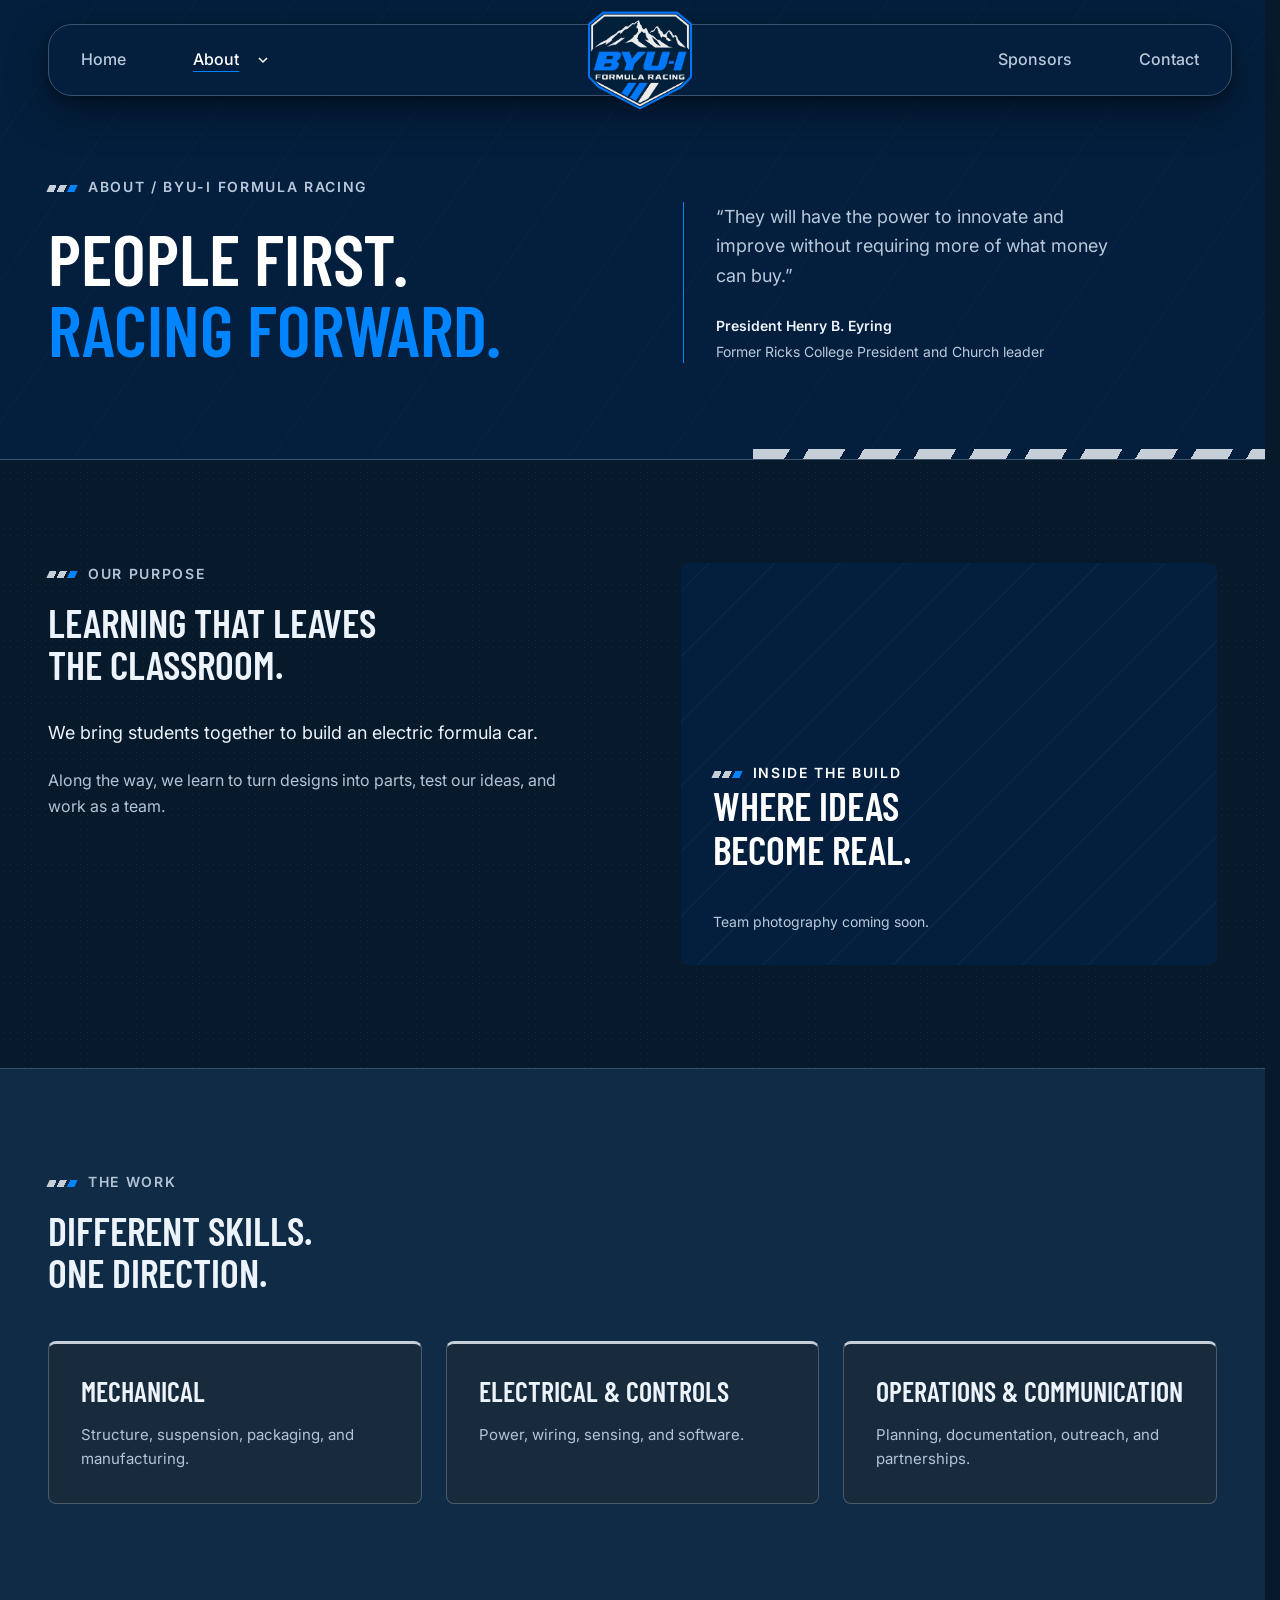
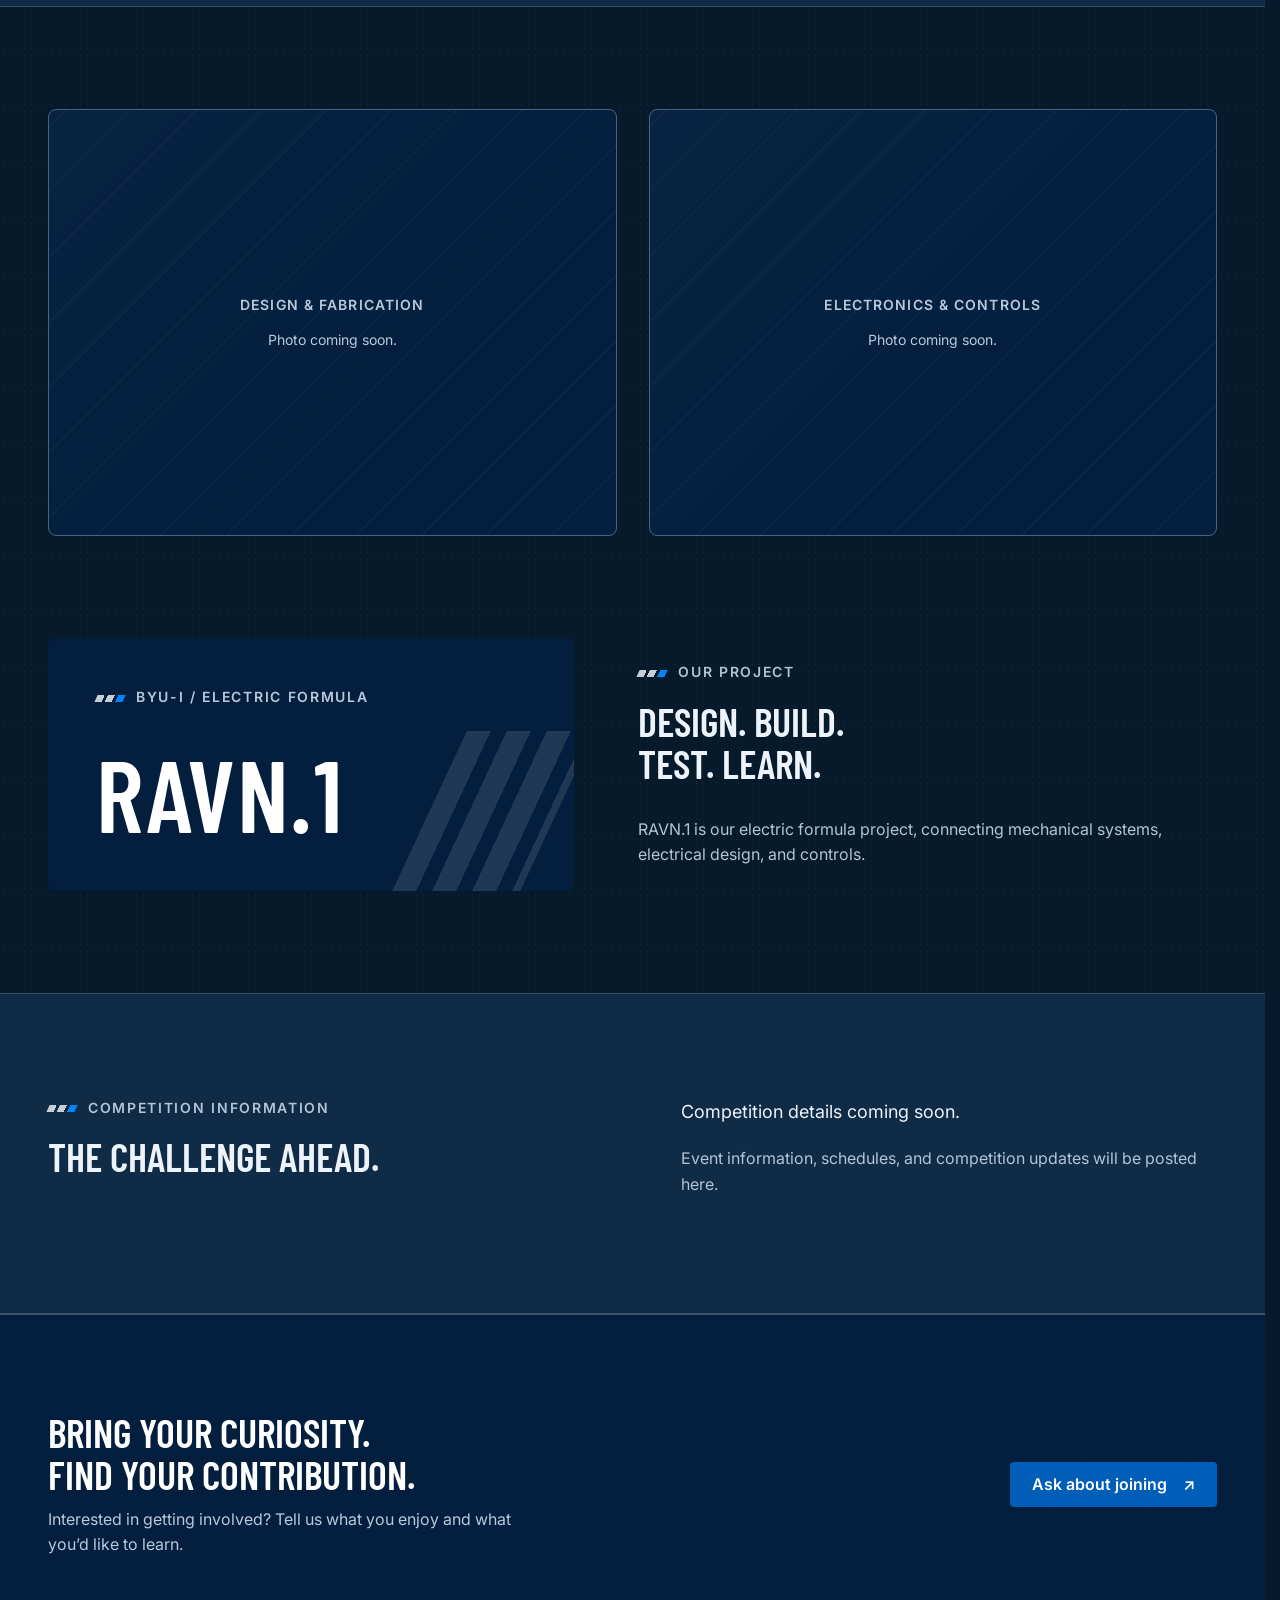
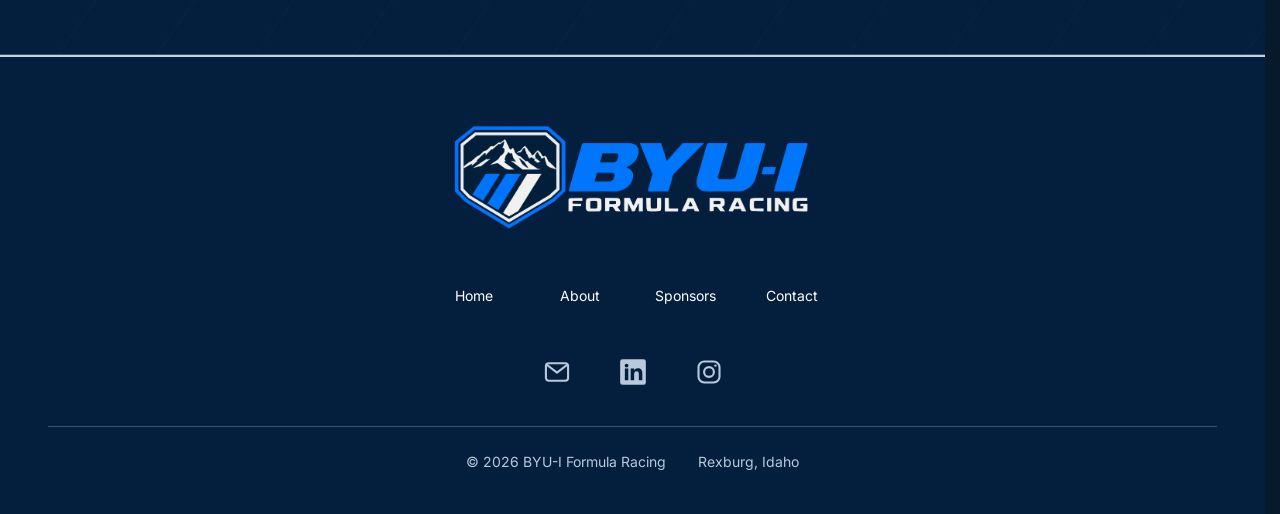
==== about/index.html @ 8328525a "Serve clean directory URLs on GitHub Pages" ====
<!doctype html>
<html lang="en">
<head>
  <meta charset="utf-8">
  <meta name="viewport" content="width=device-width, initial-scale=1">
  <meta name="theme-color" content="#031f3d">
  <meta name="description" content="Learn about BYU-I Formula Racing, our student engineering mission, and the RAVN.1 electric formula project.">
  <title>About | BYU-I Formula Racing</title>
  <link rel="stylesheet" href="../assets/css/tokens.css">
  <link rel="stylesheet" href="../assets/css/site.css">
  <script src="../assets/js/config.js" defer></script>
  <script src="../assets/js/site.js" defer></script>
</head>
<body id="top" data-page="about">
  <a class="skip-link" href="#main">Skip to content</a>
  <header class="site-header" data-site-header>
    <nav class="container fallback-nav" aria-label="Main navigation">
      <a href="../">Home</a>
      <a href="../about/" aria-current="page">About</a>
      <a href="../sponsors/">Sponsors</a>
      <a href="../contact/">Contact</a>
    </nav>
  </header>
  <main id="main" tabindex="-1">
    <!-- ABOUT 01 / MISSION -->
    <section class="hero page-hero" aria-labelledby="about-title">
      <div class="container hero-grid">
        <div class="hero-copy">
          <span class="eyebrow">About / BYU-I Formula Racing</span>
          <h1 id="about-title">PEOPLE FIRST.<br><span class="accent">RACING FORWARD.</span></h1>
        </div>
        <figure class="hero-aside hero-quote">
          <blockquote>
            <p class="lead">&ldquo;They will have the power to innovate and improve without requiring more of what money can buy.&rdquo;</p>
          </blockquote>
          <figcaption>
            <span class="quote-author">President Henry B. Eyring</span>
            <span>Former Ricks College President and Church leader</span>
          </figcaption>
        </figure>
      </div>
    </section>
    <section class="section" id="team-information" aria-labelledby="mission-heading">
      <div class="container split-section">
        <div>
          <p class="eyebrow section-tag">Our purpose</p>
          <h2 id="mission-heading">LEARNING THAT LEAVES<br>THE CLASSROOM.</h2>
          <p class="lead">We bring students together to build an electric formula car.</p>
          <p class="muted">Along the way, we learn to turn designs into parts, test our ideas, and work as a team.</p>
        </div>
        <!-- Configure this photo in config.js → photos.workshop.
             With no photo supplied, visitors see this clearly labeled placeholder. -->
        <figure class="photo-figure" data-photo="workshop">
          <div class="photo-placeholder">
            <span class="eyebrow">Inside the build</span>
            <h3>WHERE IDEAS<br>BECOME REAL.</h3>
            <p>Team photography coming soon.</p>
          </div>
        </figure>
      </div>
    </section>
    <!-- ABOUT 02 / DISCIPLINES. These are areas of work, not a claimed roster. -->
    <section class="car-section" aria-labelledby="disciplines-heading">
      <div class="container">
        <div class="section-heading">
          <div>
            <p class="eyebrow section-tag">The work</p>
            <h2 id="disciplines-heading">DIFFERENT SKILLS.<br>ONE DIRECTION.</h2>
          </div>
        </div>
        <div class="support-grid">
          <article class="support-card">
            <h3>MECHANICAL</h3>
            <p>Structure, suspension, packaging, and manufacturing.</p>
          </article>
          <article class="support-card">
            <h3>ELECTRICAL &amp; CONTROLS</h3>
            <p>Power, wiring, sensing, and software.</p>
          </article>
          <article class="support-card">
            <h3>OPERATIONS &amp; COMMUNICATION</h3>
            <p>Planning, documentation, outreach, and partnerships.</p>
          </article>
        </div>
      </div>
    </section>
    <section class="section photo-section" aria-label="Engineering in focus">
      <div class="container photo-grid">
        <figure class="photo-figure" data-photo="fabrication">
          <div class="photo-placeholder">
            <span class="eyebrow">Design &amp; fabrication</span>
            <p>Photo coming soon.</p>
          </div>
        </figure>
        <figure class="photo-figure" data-photo="controls">
          <div class="photo-placeholder">
            <span class="eyebrow">Electronics &amp; controls</span>
            <p>Photo coming soon.</p>
          </div>
        </figure>
      </div>
    </section>
    <!-- ABOUT 03 / PROJECT. Add confirmed milestones or measured data later. -->
    <section class="section" id="our-project" aria-labelledby="project-heading">
      <div class="container car-grid">
        <div class="model-panel">
          <span class="eyebrow">BYU-I / Electric formula</span>
          <span class="model-name">RAVN.1</span>
        </div>
        <div>
          <p class="eyebrow section-tag">Our project</p>
          <h2 id="project-heading">DESIGN. BUILD.<br>TEST. LEARN.</h2>
          <p class="muted">RAVN.1 is our electric formula project, connecting mechanical systems, electrical design, and controls.</p>
        </div>
      </div>
    </section>
    <!-- ABOUT 04 / COMPETITION. Add verified event details here. -->
    <section class="car-section" id="competition-information" aria-labelledby="competition-heading">
      <div class="container split-section">
        <div>
          <p class="eyebrow section-tag">Competition information</p>
          <h2 id="competition-heading">THE CHALLENGE AHEAD.</h2>
        </div>
        <div>
          <p class="lead">Competition details coming soon.</p>
          <p class="muted">Event information, schedules, and competition updates will be posted here.</p>
        </div>
      </div>
    </section>
    <section class="cta-section" aria-labelledby="about-cta">
      <div class="container cta-inner">
        <div>
          <h2 id="about-cta">BRING YOUR CURIOSITY.<br>FIND YOUR CONTRIBUTION.</h2>
          <p>Interested in getting involved? Tell us what you enjoy and what you’d like to learn.</p>
        </div>
        <a class="button button-light" href="../contact/?topic=joining">Ask about joining <span aria-hidden="true">↗</span></a>
      </div>
    </section>
  </main>
  <footer class="site-footer" data-site-footer>
    <div class="container">
      <div class="footer-main">
        <a class="footer-logo" href="../"><img src="../assets/images/crest-horizontal.webp" alt="BYU-I Formula Racing home" width="1983" height="793" loading="lazy" decoding="async"></a>
        <nav class="footer-nav" aria-label="Footer navigation">
          <a href="../">Home</a>
          <a href="../about/">About</a>
          <a href="../sponsors/">Sponsors</a>
          <a href="../contact/">Contact</a>
        </nav>
      </div>
      <div class="footer-contact" aria-label="Contact and social links">
        <a class="social-link" data-team-email href="mailto:saeformula@byui.edu" aria-label="Email saeformula@byui.edu" title="Email saeformula@byui.edu"><svg viewBox="0 0 24 24" aria-hidden="true" focusable="false" fill="none" stroke="currentColor" stroke-width="1.8" stroke-linecap="round" stroke-linejoin="round"><rect x="2.5" y="4.5" width="19" height="15" rx="2.5"/><path d="m3.5 6 8.5 6.5L20.5 6"/></svg></a>
        <a class="social-link" data-social="linkedin" href="https://www.linkedin.com/company/byu-i-formula-racing/" aria-label="BYU-I Formula Racing on LinkedIn" title="BYU-I Formula Racing on LinkedIn"><svg viewBox="0 0 24 24" aria-hidden="true" focusable="false"><rect x="1" y="1" width="22" height="22" rx="2" fill="currentColor"/><g fill="#031f3d"><circle cx="6.5" cy="6.5" r="1.6"/><path d="M5 9h3v10H5zm5 0h3v1.4c.7-1.1 1.8-1.7 3.2-1.7 3 0 3.8 1.9 3.8 4.7V19h-3v-5c0-1.4-.1-2.6-1.8-2.6-1.8 0-2.2 1.4-2.2 2.7V19h-3z"/></g></svg></a>
        <a class="social-link" data-social="instagram" href="https://www.instagram.com/byui.formula.racing/" aria-label="BYU-I Formula Racing on Instagram" title="BYU-I Formula Racing on Instagram"><svg viewBox="0 0 24 24" aria-hidden="true" focusable="false" fill="none" stroke="currentColor" stroke-width="1.8"><rect x="3" y="3" width="18" height="18" rx="5"/><circle cx="12" cy="12" r="4.2"/><circle cx="17.5" cy="6.5" r="1" fill="currentColor" stroke="none"/></svg></a>
      </div>
      <div class="footer-bottom">
        <p>Rexburg, Idaho</p>
      </div>
    </div>
  </footer>
</body>
</html>
---- assets/css/tokens.css ----
/* BYU-I Formula Racing - proposed design system 1.0
   Fonts: self-host licensed WOFF2 files for Inter and Barlow Condensed.
   Logo PNGs are concept assets; do not reconstruct the wordmark with live text.
   University Brand Blue reference: #006EB6. Confirm final campus branding.
*/
:root {
  --brand-navy: #031f3d;
  --brand-blue: #0084ff;
  --brand-silver: #e5e7eb;
  --brand-university-blue: #006eb6;
  --surface: #ffffff;
  --surface-subtle: #f5f7fa;
  --text: #152c44;
  --text-muted: #526579;
  --border: #d3dce6;
  --action: #005eb8;
  --action-hover: #004b93;
  --on-action: #ffffff;
  --focus: #0084ff;
  --font-display: "Barlow Condensed", "Arial Narrow", sans-serif;
  --font-body: "Inter", Arial, sans-serif;
  --space-1: 0.25rem;
  --space-2: 0.5rem;
  --space-3: 1rem;
  --space-4: 1.5rem;
  --space-5: 2rem;
  --space-6: 3rem;
  --space-7: 4rem;
  --space-8: 6rem;
  --content-max: 75rem;
  --page-inset: 3rem;
  --radius-card: 0.5rem;
  --radius-control: 0.25rem;
  --nav-height: 4.5rem;
  --control-min: 2.75rem;
  --logo-crest-min: 15rem; /* visible crest width, not PNG canvas */
  --logo-shield-min: 3rem; /* visible shield width */
}
* { box-sizing: border-box; }
body { margin: 0; background: var(--surface); color: var(--text);
       font-family: var(--font-body); font-size: 1rem; line-height: 1.6; }
.container { width: min(var(--content-max), calc(100% - 2 * var(--page-inset))); margin-inline: auto; }
.layout-grid { display: grid; grid-template-columns: repeat(12, minmax(0, 1fr)); gap: var(--space-4); }
h1, h2, h3 { font-family: var(--font-display); font-weight: 600; line-height: 1.08;
             letter-spacing: 0; text-wrap: balance; }
h1 { font-size: clamp(2.25rem, 5vw, 4.5rem); }
h2 { font-size: clamp(1.75rem, 3vw, 2.5rem); }
p { max-width: 65ch; }
a { color: var(--action); text-underline-offset: 0.18em; }
a:hover { text-decoration-thickness: 0.14em; }
button, input, select, textarea { font: inherit; }
.button { display: inline-flex; justify-content: center; align-items: center;
          min-height: var(--control-min); min-width: var(--control-min);
          padding: 0.65rem 1.25rem; background: var(--action); color: var(--on-action);
          border: 2px solid transparent; border-radius: var(--radius-control);
          font-weight: 600; text-decoration: none; line-height: 1.25; cursor: pointer; }
.button:hover { background: var(--action-hover); }
.card { background: var(--surface); border: 1px solid var(--border);
        border-radius: var(--radius-card); padding: var(--space-4); }
.theme-dark { background: var(--brand-navy); color: var(--brand-silver); }
.theme-dark a:not(.button) { color: var(--brand-silver); }
.theme-dark h1, .theme-dark h2 { color: #fff; }
:focus-visible { outline: 3px solid var(--focus); outline-offset: 3px; }
.skip-link { position: fixed; top: 0.5rem; left: 0.5rem; z-index: 1000;
             transform: translateY(-200%); padding: 0.75rem 1rem;
             background: var(--action); color: #fff; }
.skip-link:focus { transform: none; }
/* Put the full crest inside a matching navy panel. Keep descriptive identity text
   in the HTML next to a compact mark; never shrink the crest to act as a favicon. */
.logo-panel { background: var(--brand-navy); padding: var(--space-5); }
@media (min-width: 768px) and (max-width: 1023px) {
  :root { --page-inset: 1.5rem; }
  .layout-grid { grid-template-columns: repeat(6, minmax(0, 1fr)); }
}
@media (max-width: 767px) {
  :root { --page-inset: 1.25rem; }
  .layout-grid { grid-template-columns: repeat(4, minmax(0, 1fr)); }
  .button { width: 100%; }
  /* Stack page components and replace wide navigation with an accessible menu.
     Menu behavior, ARIA states and keyboard handling must be implemented in HTML/JS. */
}
@media (prefers-reduced-motion: reduce) {
  *, *::before, *::after { animation-duration: 0.01ms !important;
    animation-iteration-count: 1 !important; transition-duration: 0.01ms !important;
    scroll-behavior: auto !important; }
}
---- assets/css/site.css ----
/*
 * BYU-I Formula Racing — site components
 * Load after the preserved tokens.css source. Put site overrides here.
 * Sections: fonts → foundations → header/menu → hero → content → forms → responsive.
 */
@font-face {
  font-family: "Barlow Condensed";
  src: url("../fonts/barlow-condensed-semibold.ttf") format("truetype");
  font-style: normal;
  font-weight: 600;
  font-display: swap;
}
@font-face {
  font-family: "Inter";
  src: url("../fonts/inter-variable.ttf") format("truetype");
  font-style: normal;
  font-weight: 100 900;
  font-display: swap;
}

/* 01 / Foundations */
/* Keep source tokens intact; the site uses a dark surface palette. */
:root {
  color-scheme: dark;
  --header-offset: 8.5rem;
  --header-top: 1.5rem;
  --menu-top: calc(var(--header-top) + var(--nav-height) + 1.5rem);
  --surface: #102b46;
  --surface-subtle: #071a2c;
  --text: #edf3fa;
  --text-muted: #b3c4d6;
  --text-on-dark: #b9c9db;
  --border: #36516c;
  --link: #91caff;
  --racing-silver: #c6ced8;
  --silver-edge: #c6ced84d;
}
/* Reserve scrollbar space so menu scroll locking cannot widen the page. */
html { scrollbar-gutter: stable; scroll-behavior: smooth; scroll-padding-top: var(--header-offset); }
/* Subtle dots on dark surfaces and faint drafting lines on navy panels. */
body { background-color: var(--surface-subtle); background-image: radial-gradient(#b9c9db16 .7px, transparent .9px); background-size: 7px 7px; }
body.menu-open { overflow: hidden; }
img { display: block; max-width: 100%; height: auto; }
svg { display: block; flex-shrink: 0; }
[hidden] { display: none !important; }
button, a, input, select, textarea { -webkit-tap-highlight-color: transparent; }
button { touch-action: manipulation; }
button:disabled { cursor: not-allowed; opacity: .6; }
h1, h2, h3, p { margin-top: 0; }
h1, h2, h3 { color: var(--text); }
a { color: var(--link); }
h1 { font-size: clamp(3rem, 6vw, 4.5rem); line-height: .98; }
h2 { font-size: clamp(2rem, 4vw, 2.5rem); line-height: 1.05; }
h3 { font-size: 1.75rem; }
p { margin-bottom: 1.25rem; }
p:last-child { margin-bottom: 0; }
::selection { color: white; background: var(--action); }
.eyebrow { display: block; font-size: .875rem; font-weight: 600; letter-spacing: .12em; line-height: 1.6; text-transform: uppercase; }
.eyebrow::before { content: ""; display: inline-block; width: 1.75rem; height: .45rem; margin-right: .75rem; vertical-align: middle; transform: skewX(-25deg); background: linear-gradient(90deg, var(--racing-silver) 0 25%, transparent 25% 37%, var(--racing-silver) 37% 62%, transparent 62% 74%, var(--brand-blue) 74%); }
.section-tag { color: var(--text-muted); margin-bottom: 1rem; }
.lead { font-size: 1.125rem; line-height: 1.65; }
.muted { color: var(--text-muted); }
.small { font-size: .875rem; }
.section { padding-block: clamp(5rem, 8vw, 8rem); }
.section-heading { display: flex; justify-content: space-between; align-items: end; gap: 2rem; margin-bottom: var(--space-6); }
.section-heading h2 { margin-bottom: 0; }
.section-heading > p { max-width: 40ch; margin-bottom: 0; }
.button { gap: 1rem; }
.button-outline { background: transparent; color: var(--text); border-color: var(--border); }
.button-outline:hover { background: var(--surface); border-color: var(--link); }
.button-light { color: var(--on-action); background: var(--action); }
.button-light:hover { color: var(--on-action); background: var(--action-hover); }
.actions { display: flex; gap: 1rem; align-items: center; flex-wrap: wrap; }
.section-actions { margin-top: 2rem; }
.sr-only { position: absolute; width: 1px; height: 1px; padding: 0; margin: -1px; overflow: hidden; clip-path: inset(50%); white-space: nowrap; border: 0; }

/* 02 / Shared navigation. Source markup lives in assets/js/site.js. */
.site-header { position: fixed; top: var(--header-top); inset-inline: 0; z-index: 20; transition: transform .25s ease, visibility 0s linear; }
/* Keep focused navigation and an open mobile dialog usable at the footer. */
body:not(.menu-open) .site-header.is-footer-visible:not(:focus-within) { transform: translateY(calc(-100% - var(--header-top) - 3rem)); visibility: hidden; pointer-events: none; transition-delay: 0s, .25s; }
.nav-shell { position: relative; min-height: var(--nav-height); padding: .5rem 1.5rem; display: grid; grid-template-columns: 1fr auto 1fr; align-items: center; border: 1px solid #3b526e; border-radius: 1.5rem; background: var(--brand-navy); color: white; box-shadow: 0 16px 40px #00000066, 0 4px 12px #00000040; }
.desktop-nav { display: grid; grid-column: 1 / -1; grid-template-columns: minmax(0, 1fr) 11rem minmax(0, 1fr); align-items: center; }
.nav-group { display: flex; align-items: center; gap: clamp(1.5rem, 4vw, 4rem); }
.nav-group-right { grid-column: 3; justify-content: end; }
.desktop-nav a { display: inline-flex; align-items: center; min-height: 2.75rem; padding: .5rem; color: var(--text-on-dark); text-decoration: none; font-size: 1rem; font-weight: 500; }
.desktop-nav a:hover, .desktop-nav a[aria-current="page"] { color: white; text-decoration: underline; text-underline-offset: .35em; text-decoration-color: var(--brand-blue); }
.nav-dropdown { position: relative; }
.nav-dropdown summary { display: flex; align-items: center; gap: .5rem; min-height: 2.75rem; padding-right: .5rem; color: var(--text-on-dark); font-size: 1rem; font-weight: 500; cursor: pointer; list-style: none; }
.nav-dropdown summary::-webkit-details-marker, .mobile-about summary::-webkit-details-marker { display: none; }
.dropdown-chevron { width: 1rem; height: 1rem; }
details[open] > summary .dropdown-chevron { transform: rotate(180deg); }
.nav-dropdown.is-current > summary, .nav-dropdown summary:hover { color: white; }
.about-submenu { list-style: none; padding: .5rem; margin: 0; }
.nav-dropdown .about-dropdown-panel { position: absolute; left: 0; top: 100%; width: 16rem; padding-top: 1.25rem; }
.nav-dropdown .about-submenu { border: 1px solid var(--silver-edge); border-radius: var(--radius-card); background: var(--brand-navy); box-shadow: 0 12px 32px #00000066; }
.desktop-nav .about-submenu a { display: flex; width: 100%; padding: .75rem; border-radius: var(--radius-control); }
.desktop-nav .about-submenu a:hover { background: var(--surface); }
.mobile-about > summary { display: flex; align-items: center; justify-content: space-between; gap: 1rem; padding: 1rem .25rem; font-family: var(--font-display); font-size: clamp(2.5rem, 7vw, 3.5rem); font-weight: 600; line-height: 1.1; list-style: none; cursor: pointer; }
.mobile-about > summary > a { padding: 0; }
.mobile-about .about-submenu li { border: 0; }
.mobile-about .about-submenu a { min-height: 2.75rem; padding: .75rem .25rem; font-family: var(--font-body); font-size: 1rem; line-height: 1.5; }
.menu-button { display: none; align-items: center; justify-self: start; gap: .9rem; min-height: 2.75rem; min-width: 2.75rem; padding: .5rem; border: 0; color: white; background: none; cursor: pointer; }
.menu-button span { font-size: .875rem; letter-spacing: .1em; font-weight: 600; }
.menu-button svg { width: 24px; height: 24px; }
/* Show the entire supplied image without cropping or clipping its artwork. */
.brand-lockup { position: absolute; top: 100%; left: 50%; transform: translate(-50%, -84%); width: 10rem; aspect-ratio: 3 / 2; color: white; }
.brand-lockup img { display: block; width: 100%; height: 100%; object-fit: contain; }
.fallback-nav { display: flex; flex-wrap: wrap; justify-content: space-between; gap: .5rem 1rem; padding: 1rem; background: var(--brand-navy); font-size: .875rem; }
.fallback-nav a { color: white; min-height: 2.75rem; display: inline-flex; align-items: center; }
.site-menu { inset: var(--menu-top) auto auto max(var(--page-inset), calc((100vw - var(--content-max)) / 2)); margin: 0; width: min(39rem, calc(100vw - 2.5rem)); max-width: none; max-height: calc(100dvh - var(--menu-top) - 1.5rem); padding: 2rem; overflow-y: auto; color: white; border: 1px solid #617a94; border-radius: 1.5rem; background: var(--brand-navy); box-shadow: 0 24px 90px #00112570; }
.site-menu::backdrop { background: #001329b8; backdrop-filter: none; }
.menu-top { display: flex; justify-content: space-between; align-items: center; gap: 1rem; padding-bottom: 2rem; }
.menu-racing-mark { display: flex; gap: .3rem; margin-left: .25rem; transform: skewX(-25deg); }
.menu-racing-mark i { display: block; width: .65rem; height: 1rem; background: var(--racing-silver); }
.menu-racing-mark i:last-child { background: var(--brand-blue); }
.menu-top h2 { color: var(--text-on-dark); font-family: var(--font-body); font-size: .875rem; line-height: 1.6; letter-spacing: .1em; margin: 0; }
.close-menu { display: flex; justify-content: center; align-items: center; width: 2.75rem; height: 2.75rem; border: 1px solid #71889f; border-radius: 50%; background: none; color: white; cursor: pointer; }
.close-menu:hover { background: #ffffff18; }
.menu-links { list-style: none; padding: 0; margin: 0; }
.menu-links li { border-top: 1px solid #3b526e; }
.menu-links a { display: flex; gap: 1rem; align-items: center; color: white; text-decoration: none; padding: 1rem .25rem; font-family: var(--font-display); font-size: clamp(2.5rem, 7vw, 3.5rem); font-weight: 600; line-height: 1.1; }
.menu-links .arrow { margin-left: auto; color: var(--text-on-dark); font-family: var(--font-body); font-size: 1.75rem; }
.menu-links a:hover, .menu-links a[aria-current="page"] { color: var(--brand-blue); }

/* 03 / Dark opening panels */
.hero { position: relative; overflow: hidden; border-bottom: 1px solid var(--silver-edge); background: var(--brand-navy); color: white; padding-top: 11rem; }
.hero h1, .hero h2, .hero h3 { color: white; }
/* Silver speed marks sit along the panel edge, clear of headings and copy. */
.hero::after { content: ""; position: absolute; bottom: 0; right: 0; width: min(42%, 32rem); height: .65rem; background: repeating-linear-gradient(120deg, var(--racing-silver) 0 2rem, transparent 2rem 3rem); pointer-events: none; }
.home-hero { padding-bottom: 7rem; }
.home-hero::before { content: ""; position: absolute; inset: 0; background-image: linear-gradient(90deg, #031f3dfa 0%, #031f3de6 35%, #031f3da6 60%, #031f3d33 100%), url("../images/home-team.jpeg"); background-size: cover; background-position: center 65%; pointer-events: none; }
.home-hero .hero-copy { max-width: 52rem; }
.home-hero .lead { max-width: 40ch; }
.hero p { color: var(--text-on-dark); }
.hero .eyebrow { color: var(--text-on-dark); margin-bottom: 1.5rem; }
.hero-grid { display: grid; grid-template-columns: 1.1fr 1fr; align-items: center; gap: var(--space-6); padding-bottom: 4rem; }
.hero-copy { position: relative; z-index: 1; }
.hero-copy h1 { margin-bottom: 1.5rem; }
.hero-copy .lead { max-width: 39ch; margin-bottom: 2rem; }
.accent { color: var(--brand-blue); }
.page-hero { padding-bottom: 6rem; }
.page-hero .hero-grid { padding-bottom: 0; align-items: end; }
.page-hero .hero-copy h1 { margin-bottom: 0; }
.hero-aside { padding-left: 2rem; border-left: 1px solid #617a94; }
.hero-aside .lead { max-width: 36ch; }
.hero-aside p:last-child { margin-bottom: 0; }
.hero-quote { margin: 0; border-left-color: var(--brand-blue); }
.hero-quote blockquote { margin: 0 0 1.5rem; }
.hero-quote figcaption { display: grid; gap: .25rem; color: var(--text-on-dark); font-size: .875rem; }
.hero-quote .quote-author { color: var(--text); font-weight: 600; }

/* 04 / Content components */
.home-quote { position: relative; margin-block: clamp(3rem, 5vw, 5rem) 0; padding: clamp(1.5rem, 4vw, 3rem); border-left: 4px solid var(--brand-blue); }
.home-quote-mark { display: block; height: 2.5rem; color: var(--brand-blue); font-family: var(--font-display); font-size: 6rem; line-height: 1; }
.home-quote blockquote { margin: 1rem 0 1.5rem; }
.home-quote blockquote p { max-width: 55ch; font-family: var(--font-display); font-weight: 600; font-size: clamp(1.75rem, 3.2vw, 2.5rem); line-height: 1.2; text-wrap: pretty; }
.home-quote figcaption { display: grid; gap: .25rem; color: var(--text-muted); font-size: .875rem; }
.home-quote-author { color: var(--text); font-weight: 600; }
.car-section { padding-block: clamp(5rem, 8vw, 8rem); background: var(--surface); border-block: 1px solid var(--border); }
.car-grid { display: grid; grid-template-columns: 1fr 1.1fr; gap: 4rem; align-items: center; }
.model-panel { padding: 3rem; background: var(--brand-navy); color: white; border-radius: var(--radius-card); position: relative; overflow: hidden; }
.model-panel::after { content: ""; position: absolute; right: 1.5rem; bottom: -2rem; width: 8rem; height: 12rem; transform: skewX(-25deg); background: repeating-linear-gradient(90deg, #c6ced824 0 1.5rem, transparent 1.5rem 2.5rem); pointer-events: none; }
.model-panel .eyebrow { color: var(--text-on-dark); margin-bottom: 2rem; }
.model-name { display: block; font-family: var(--font-display); font-weight: 600; font-size: clamp(4rem, 8vw, 6.5rem); line-height: 1; letter-spacing: .015em; position: relative; z-index: 1; }
.support-grid { display: grid; grid-template-columns: repeat(3, 1fr); gap: 1.5rem; }
.support-card { padding: 2rem; border: 1px solid var(--silver-edge); border-top: 3px solid var(--racing-silver); border-radius: var(--radius-card); background: #172b3d; }
.support-card h3 { margin-bottom: 1rem; }
.support-card p { color: var(--text-muted); font-size: .9375rem; }
.support-card ul { padding-left: 1.1rem; font-size: .875rem; }
.support-card li { margin-bottom: .5rem; }
.cta-section { border-block: 1px solid var(--silver-edge); padding-block: 6rem; background: var(--brand-navy); color: white; }
.cta-inner { display: flex; justify-content: space-between; align-items: center; gap: 2rem; }
.cta-section h2 { color: white; margin-bottom: .75rem; }
.cta-section p { color: var(--text-on-dark); max-width: 48ch; }
.split-section { display: grid; grid-template-columns: 1fr 1fr; gap: var(--space-8); align-items: start; }
.note { border-left: 3px solid var(--action); padding: 1rem 1.5rem; background: var(--surface); margin-top: 2rem; font-size: .875rem; }
.steps { list-style: none; margin: 0; padding: 0; }
.steps li { padding: 0 0 2rem; }
.steps li:last-child { padding-bottom: 0; }
.steps h3 { margin-bottom: .75rem; }
.steps p { color: var(--text-muted); font-size: .9375rem; }
.sponsor-group + .sponsor-group { margin-top: 4rem; }
.sponsor-group > h3 { margin-bottom: 1.5rem; }
.sponsor-grid { display: grid; grid-template-columns: repeat(4, minmax(0, 1fr)); gap: 1.5rem; }
.sponsor-grid-major { grid-template-columns: repeat(2, minmax(0, 1fr)); }
.sponsor-slot, .sponsor-entry { min-width: 0; min-height: 12rem; }
.sponsor-grid-major > * { min-height: 16rem; }
.sponsor-slot { display: grid; place-items: center; border: 1px dashed var(--silver-edge); border-top: 2px solid var(--racing-silver); border-radius: var(--radius-card); background: #ffffff02; color: var(--text-muted); font-size: .875rem; }
.sponsor-entry { display: flex; flex-direction: column; justify-content: center; overflow-wrap: anywhere; padding: 1.5rem; background: #172b3d; border: 1px solid var(--silver-edge); border-top: 2px solid var(--racing-silver); border-radius: var(--radius-card); text-align: center; }
.sponsor-entry img { background: #fff; padding: .75rem; border-radius: var(--radius-control); height: 5rem; width: 100%; object-fit: contain; margin-bottom: 1rem; }
/* Give major sponsors matching logo panels with room for stacked marks. */
.sponsor-grid-major .sponsor-entry img { height: 10rem; padding: .5rem; }
/* Compensate for the Ecotron artwork's uneven built-in white space. */
.sponsor-entry img[src$="/ecotron-logo.png"] { object-position: 50% 47%; }
.sponsor-entry h3 { margin: 0; font-family: var(--font-body); font-size: 1rem; }
a.sponsor-entry { color: inherit; text-decoration: none; }
a.sponsor-entry:hover { border-color: var(--link); }
.photo-placeholder { aspect-ratio: 4 / 3; padding: 2rem; display: flex; flex-direction: column; justify-content: end; position: relative; overflow: hidden; border-radius: var(--radius-card); background: var(--brand-navy); color: white; }
.photo-placeholder::before { content: ""; position: absolute; inset: 0; background: repeating-linear-gradient(-45deg, transparent 0 44px, #ffffff08 45px 46px); }
.photo-placeholder > * { position: relative; z-index: 1; }
.photo-placeholder h3 { color: white; font-size: 2.5rem; max-width: 12ch; }
.photo-placeholder p { color: var(--text-on-dark); font-size: .875rem; }
.photo-figure { margin: 0; }
.photo-figure figcaption { font-size: .875rem; color: var(--text-muted); margin-top: 1rem; }
.team-photo { aspect-ratio: 4 / 3; width: 100%; object-fit: cover; border-radius: var(--radius-card); }
.team-event-photo { object-fit: cover; object-position: center 60%; }

/* Photo slots keep their proportions when configured images replace placeholders. */
.photo-grid { display: grid; grid-template-columns: 1fr 1fr; gap: 2rem; }
.photo-stack { display: grid; }
.photo-section + .section { padding-top: 0; }
.photo-section .photo-placeholder { display: flex; align-items: center; justify-content: center; text-align: center; border: 1px solid #476580; background: linear-gradient(135deg, #ffffff05, transparent 65%), var(--brand-navy); }
.photo-section .photo-placeholder .eyebrow { color: var(--text-on-dark); letter-spacing: .08em; }
.photo-section .photo-placeholder .eyebrow::before { display: none; }
.photo-section .photo-placeholder p { margin-top: .75rem; }
.photo-wide .photo-placeholder, .photo-wide .team-photo { aspect-ratio: 21 / 9; }
.car-render .team-photo { object-fit: contain; background: var(--brand-navy); border: 1px solid var(--border); }
.hero, .cta-section { background-image: repeating-linear-gradient(125deg, transparent 0 79px, #ffffff03 80px 81px); }
@media (max-width: 767px) {
  .photo-grid { grid-template-columns: 1fr; gap: 1.5rem; }
  .photo-wide .photo-placeholder, .photo-wide .team-photo { aspect-ratio: 4 / 3; }
  .photo-placeholder { padding: 1.5rem; }
}

/* Homepage subteams: manual slides with a readable no-JavaScript fallback. */
.photo-section + .subteams-section { padding-top: clamp(3rem, 5vw, 5rem); }
.subteams-section { border-block: 1px solid var(--silver-edge); background-color: #0d2235; }
.subteam-slide { display: grid; grid-template-columns: 1fr 1fr; align-items: center; gap: clamp(2rem, 5vw, 5rem); }
.subteam-slide + .subteam-slide { margin-top: 3rem; }
.subteams-section[aria-roledescription="carousel"] .subteam-slide { margin-top: 0; }
.subteam-slide .photo-placeholder { border: 1px solid var(--silver-edge); border-top: 3px solid var(--racing-silver); }
.subteam-copy { padding-block: 2rem; }
.subteam-copy h3 { font-size: clamp(2rem, 4vw, 3rem); max-width: 20ch; }
.subteam-copy p { color: var(--text-muted); max-width: 38ch; }
.subteam-controls { display: flex; align-items: center; justify-content: center; gap: 1.5rem; margin-top: 2rem; }
.slide-arrow, .slide-dot { display: grid; place-items: center; width: 2.75rem; height: 2.75rem; padding: 0; cursor: pointer; color: var(--text); background: transparent; }
.slide-arrow { border: 1px solid var(--silver-edge); border-radius: 50%; font-size: 1.5rem; }
.slide-arrow:hover { background: var(--surface); border-color: var(--racing-silver); }
.slide-selectors { display: flex; }
.slide-dot { border: 0; border-radius: 50%; }
.slide-dot::before { content: ""; width: .5rem; height: .5rem; border: 1px solid var(--racing-silver); border-radius: 50%; }
.slide-dot[aria-pressed="true"]::before, .slide-dot:hover::before { background: var(--racing-silver); }
@media (max-width: 767px) {
  .subteam-slide { grid-template-columns: 1fr; gap: 1.5rem; }
  .subteam-copy { padding-block: 0; min-height: 12rem; }
}

/* 05 / Contact. The static site prepares email drafts; it has no mail server. */
.contact-layout { display: grid; grid-template-columns: .8fr 1.2fr; gap: 5rem; }
.contact-details { border-top: 1px solid var(--border); margin-top: 2rem; }
.contact-detail { border-bottom: 1px solid var(--border); padding-block: 1.25rem; }
.contact-detail .eyebrow { color: var(--text-muted); font-size: .875rem; margin-bottom: .5rem; }
.contact-detail .eyebrow::before { display: none; }
.contact-detail p { font-size: .9375rem; }
.contact-detail a { overflow-wrap: anywhere; }
.contact-form { padding: 2.5rem; border: 1px solid var(--silver-edge); border-top: 3px solid var(--racing-silver); border-radius: var(--radius-card); background: var(--surface); }
.contact-form h2 { margin-bottom: 1rem; }
.form-grid { display: grid; grid-template-columns: 1fr 1fr; gap: 1.5rem; }
.field { display: flex; flex-direction: column; gap: .5rem; min-width: 0; }
.field-wide { grid-column: 1 / -1; }
.field label { font-size: .875rem; font-weight: 600; }
.field label span { color: var(--text-muted); font-weight: 400; }
input, select, textarea { display: block; width: 100%; min-height: 2.75rem; border: 1px solid #71889f; border-radius: var(--radius-control); background: var(--surface); color: var(--text); padding: .8rem; }
textarea { resize: vertical; min-height: 10rem; }
input:hover, select:hover, textarea:hover { border-color: var(--link); }
.form-help { color: var(--text-muted); font-size: .875rem; margin-bottom: 1.5rem; }
.form-actions { margin-top: 1.5rem; }
.form-status { font-size: .875rem; margin-top: 1rem; color: var(--text); }
.message-preview { margin-top: 1.5rem; border-top: 1px solid var(--border); padding-top: 1.5rem; }
.message-preview h3 { font-size: 1.5rem; }
.message-preview pre { padding: 1rem; background: var(--surface-subtle); font-family: var(--font-body); white-space: pre-wrap; overflow-wrap: anywhere; font-size: .875rem; line-height: 1.65; }
.message-preview .actions { margin-top: 1rem; }

/* 06 / Footer */
.site-footer { background: var(--brand-navy); color: var(--text-on-dark); padding-block: 2.5rem; border-top: 2px solid var(--racing-silver); }
.footer-main { display: flex; flex-direction: column; align-items: center; gap: 1.5rem; padding-bottom: 2rem; text-align: center; }
.footer-logo { display: block; width: min(24rem, 90%); flex-shrink: 0; }
.footer-logo img { display: block; width: 100%; height: auto; }
.footer-nav { display: grid; grid-template-columns: repeat(4, minmax(0, 1fr)); width: min(26rem, 100%); gap: .5rem; }
.footer-nav a { display: inline-flex; align-items: center; justify-content: center; min-height: 2.75rem; color: white; font-size: .875rem; text-decoration: none; }
.footer-nav a:hover { text-decoration: underline; }
.footer-contact { display: flex; flex-wrap: wrap; justify-content: center; align-items: center; gap: .5rem 2rem; padding-bottom: 2rem; text-align: center; }
.footer-contact a { display: inline-flex; align-items: center; min-height: 2.75rem; font-size: .875rem; overflow-wrap: anywhere; }
.social-links { display: flex; align-items: center; gap: .75rem; }
a.social-link { display: inline-flex; align-items: center; justify-content: center; width: 2.75rem; height: 2.75rem; flex-shrink: 0; border-radius: var(--radius-control); color: var(--text-on-dark); text-decoration: none; }
a.social-link svg { width: 1.75rem; height: 1.75rem; }
a.email-link { width: auto; height: auto; min-height: 2.75rem; gap: .75rem; padding: .25rem .5rem; max-width: 100%; }
a.email-link span { min-width: 0; overflow-wrap: anywhere; }
a.social-link:hover { color: white; background: var(--surface); }
.footer-bottom { padding-top: 1.5rem; border-top: 1px solid #3b526e; display: flex; flex-wrap: wrap; justify-content: center; gap: .75rem 2rem; text-align: center; font-size: .875rem; }
.footer-bottom p { margin-bottom: 0; }

/* 07 / Tablet and phone layouts */
@media (max-width: 1023px) {
  .hero { padding-top: 10rem; }
  .hero-grid { gap: 2rem; }
  .split-section { gap: 3rem; }
  .contact-layout { gap: 2rem; }
  .contact-form { padding: 2rem; }
  .support-card { padding: 1.5rem; }
  .car-grid { gap: 3rem; }
}
@media (max-width: 767px) {
  :root { --header-offset: 7rem; --header-top: 1rem; }
  .nav-shell { grid-template-columns: 2.75rem 1fr 2.75rem; gap: .5rem; padding: .5rem .75rem; border-radius: 1.25rem; }
  .brand-lockup { width: 9.5rem; }
  .desktop-nav { display: none; }
  .menu-button { display: inline-flex; padding: .5rem; }
  .menu-button span { display: none; }
  .site-menu { inset: var(--menu-top) auto auto var(--page-inset); width: min(var(--content-max), calc(100% - 2 * var(--page-inset))); padding: 1.5rem; max-height: calc(100dvh - var(--menu-top) - 1rem); }
  .menu-top { padding-bottom: .5rem; }
  .section { padding-block: 4rem; }
  .hero { padding-top: 9rem; }
  .home-hero::before { background-image: linear-gradient(90deg, #031f3df5, #031f3dcc), url("../images/home-team.jpeg"); background-position: 60% center; }
  .hero-grid { grid-template-columns: 1fr; gap: 3rem; padding-bottom: 2rem; }
  .hero-copy .lead { max-width: 42ch; }
  .hero-copy h1 { font-size: clamp(3rem, 10vw, 4.5rem); }
  .actions { align-items: stretch; }
  .page-hero { padding-bottom: 3rem; }
  .page-hero .hero-grid { gap: 2rem; }
  .hero-aside { padding-left: 1rem; }
  .hero-aside .lead { font-size: 1rem; }
  .car-grid, .split-section, .contact-layout { grid-template-columns: 1fr; gap: 2.5rem; }
  .section-heading { display: block; margin-bottom: 2rem; }
  .section-heading > p { margin-top: 1.25rem; }
  .support-grid, .sponsor-grid-major { grid-template-columns: 1fr; }
  .sponsor-grid-supporting { grid-template-columns: repeat(2, minmax(0, 1fr)); gap: 1rem; }
  .sponsor-grid-supporting > * { min-height: 10rem; }
  .sponsor-entry { padding: 1rem; }
  .support-card { padding: 2rem; }
  .model-panel { padding: 2rem; }
  .cta-inner { flex-direction: column; align-items: stretch; }
  .cta-section { padding-block: 3rem; }
  .contact-form { padding: 1.5rem; }
  .form-grid { grid-template-columns: 1fr; }
  .form-grid .field { grid-column: 1; }
  .footer-bottom { flex-direction: column; align-items: center; }
}
@media (prefers-reduced-motion: reduce) {
  html { scroll-behavior: auto; }
  .site-header { transition: none; }
}
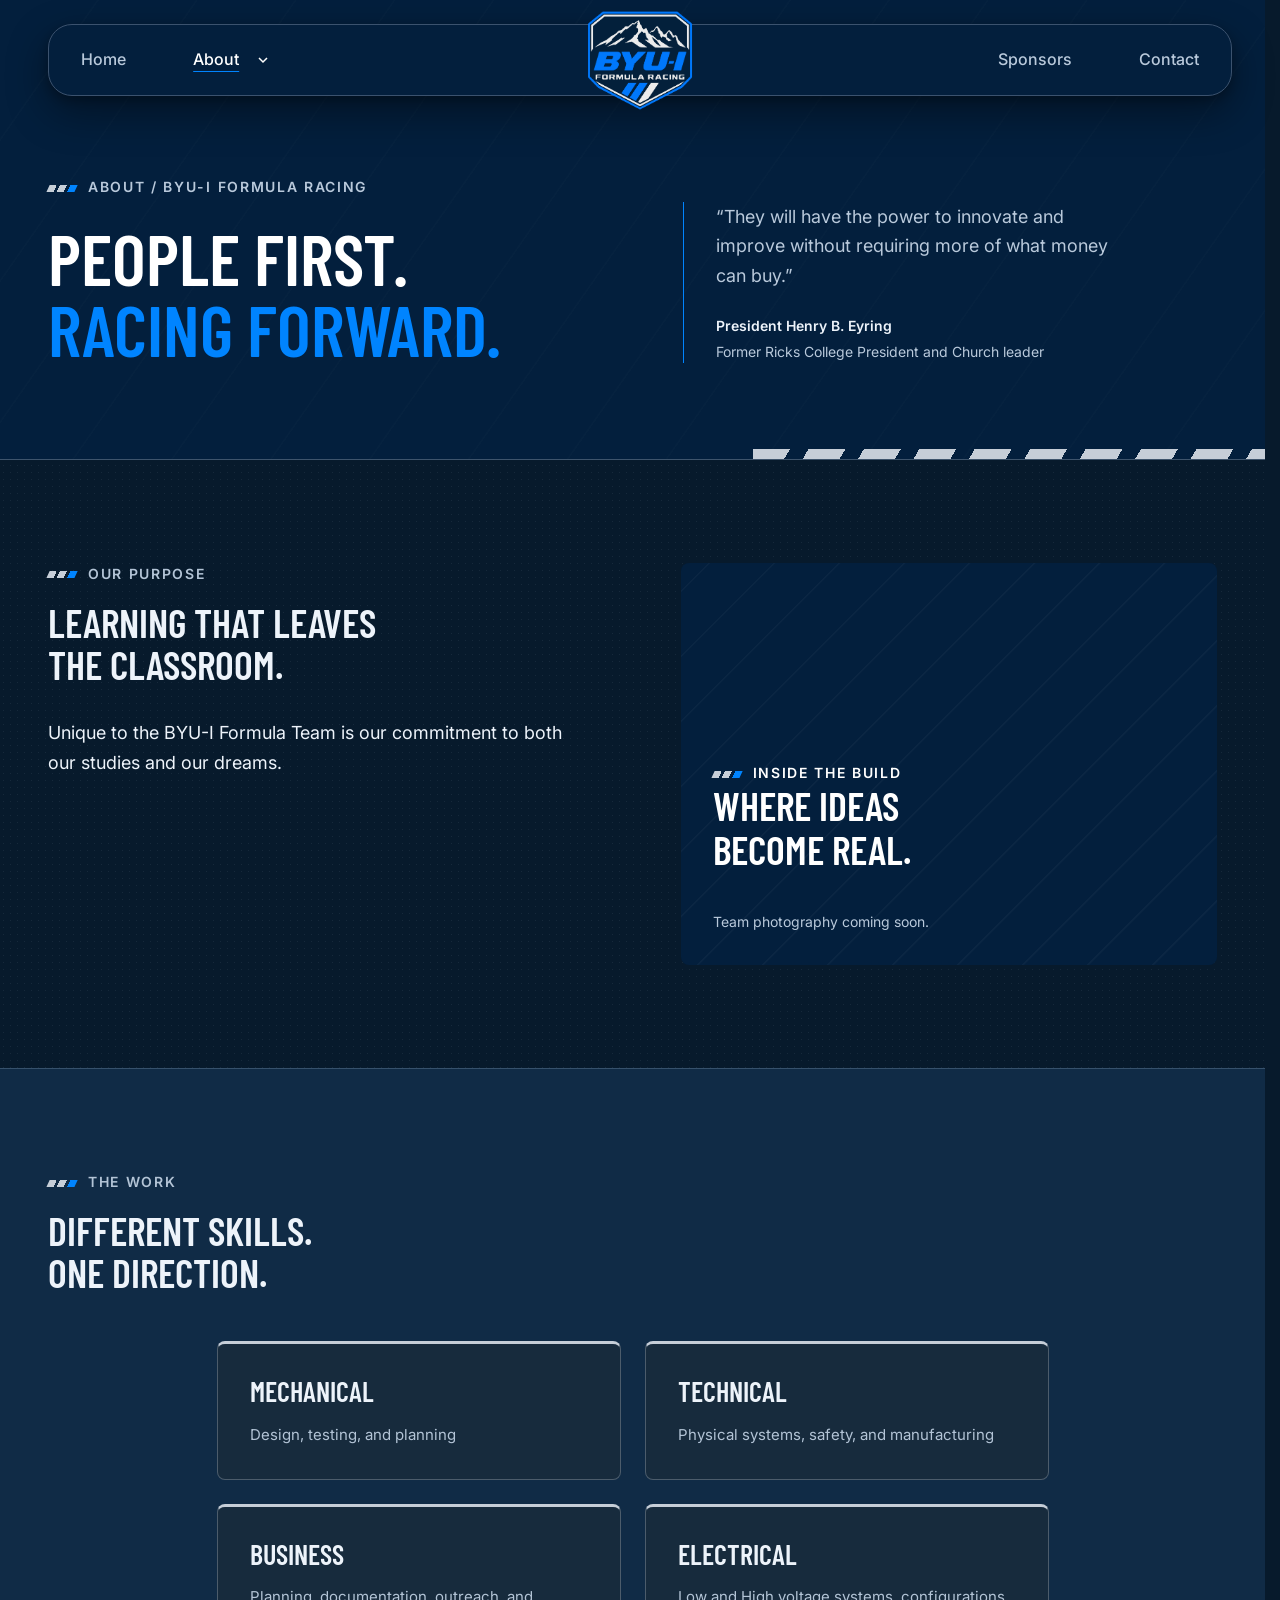
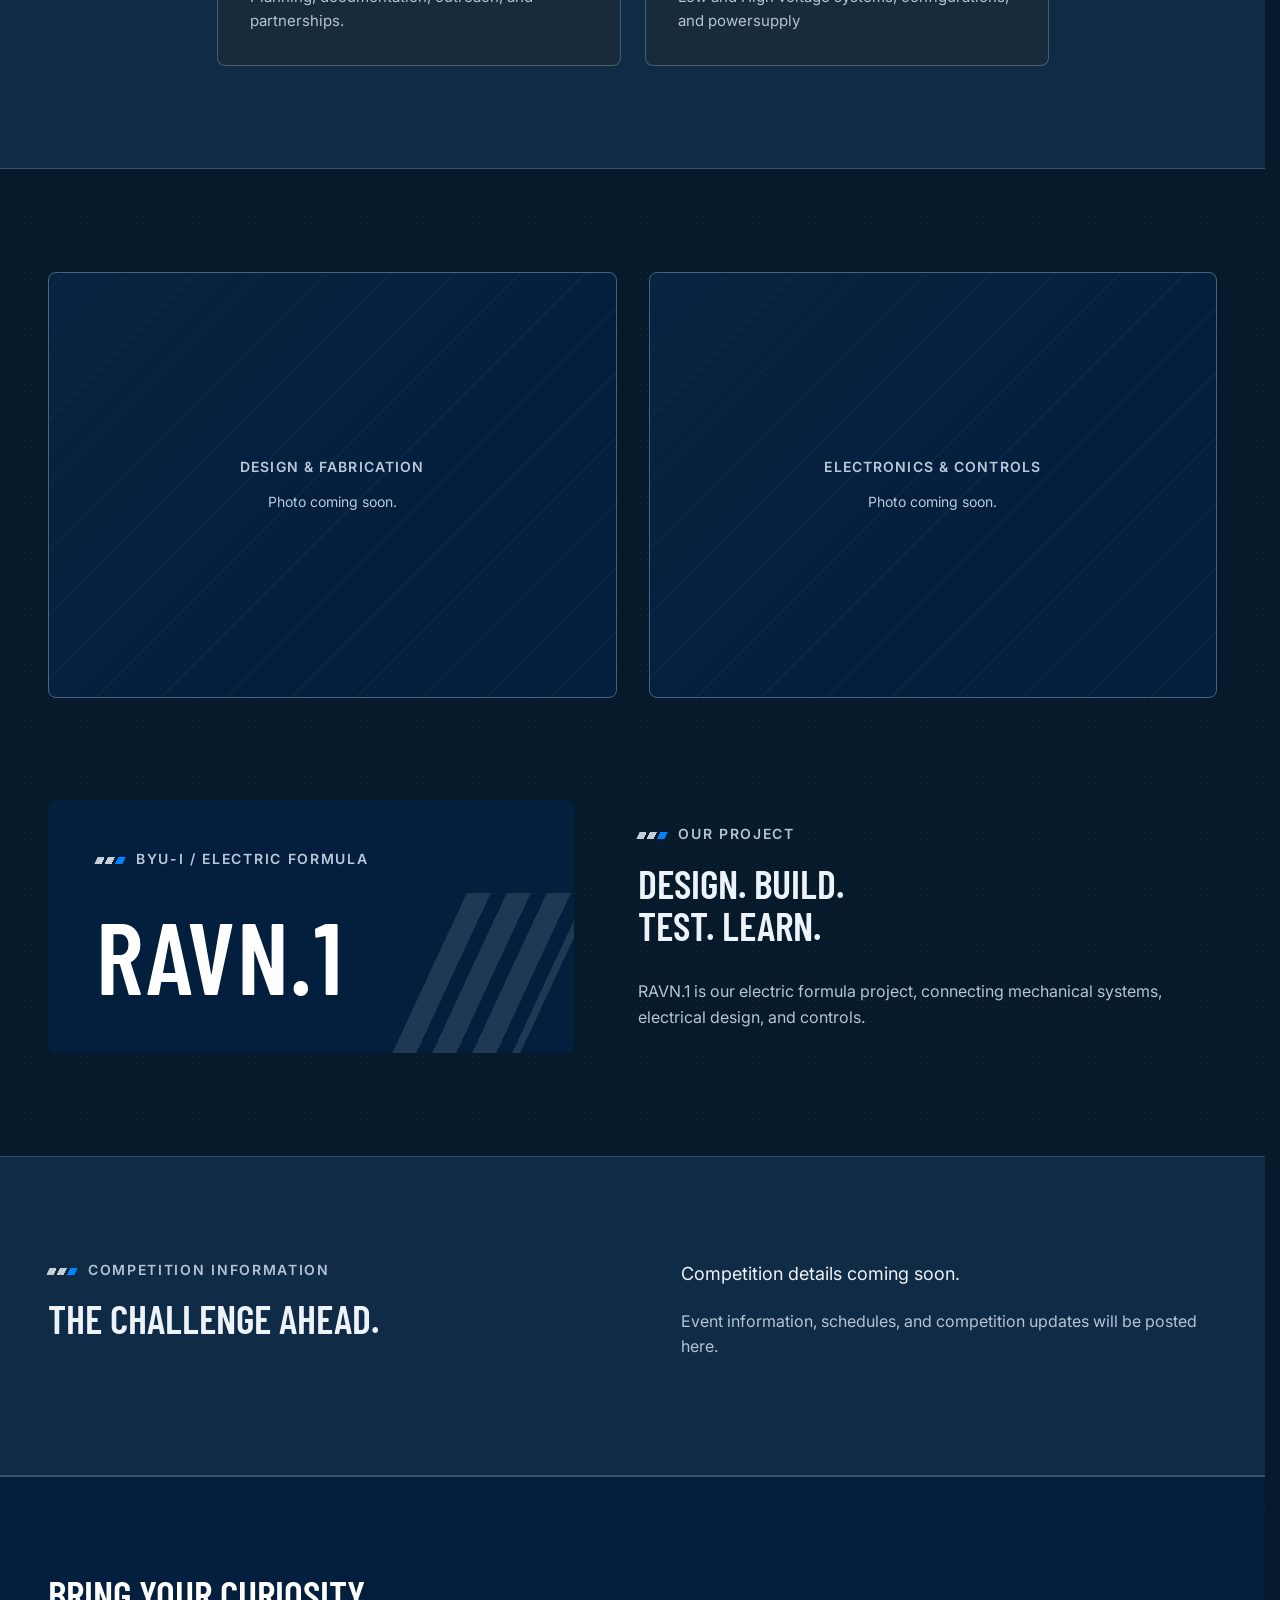
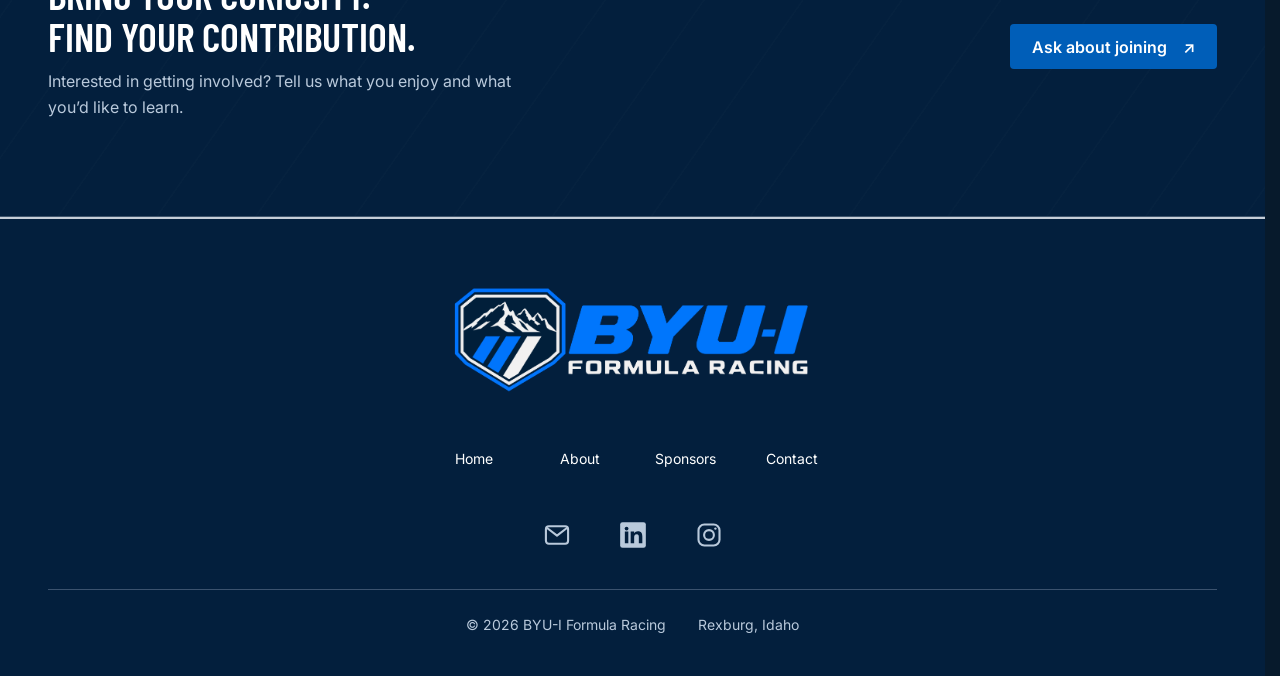
==== commit 5f62b9f7: "Add favicon and clean page URLs" ====
--- a/about/index.html
+++ b/about/index.html
@@ -8,6 +8,8 @@
   <title>About | BYU-I Formula Racing</title>
   <link rel="stylesheet" href="../assets/css/tokens.css">
   <link rel="stylesheet" href="../assets/css/site.css">
+  <link rel="icon" type="image/png" sizes="32x32" href="../assets/images/favicon-32.png">
+  <link rel="apple-touch-icon" href="../assets/images/apple-touch-icon.png">
   <script src="../assets/js/config.js" defer></script>
   <script src="../assets/js/site.js" defer></script>
 </head>
@@ -45,8 +47,8 @@
         <div>
           <p class="eyebrow section-tag">Our purpose</p>
           <h2 id="mission-heading">LEARNING THAT LEAVES<br>THE CLASSROOM.</h2>
-          <p class="lead">We bring students together to build an electric formula car.</p>
-          <p class="muted">Along the way, we learn to turn designs into parts, test our ideas, and work as a team.</p>
+          <p class="lead">Unique to the BYU-I Formula Team is our commitment to both our studies and our dreams.</p>
+          <p class="muted"></p>
         </div>
         <!-- Configure this photo in config.js → photos.workshop.
              With no photo supplied, visitors see this clearly labeled placeholder. -->
@@ -68,18 +70,22 @@
             <h2 id="disciplines-heading">DIFFERENT SKILLS.<br>ONE DIRECTION.</h2>
           </div>
         </div>
-        <div class="support-grid">
+        <div class="support-grid support-grid-disciplines">
           <article class="support-card">
             <h3>MECHANICAL</h3>
-            <p>Structure, suspension, packaging, and manufacturing.</p>
+            <p>Design, testing, and planning</p>
           </article>
           <article class="support-card">
-            <h3>ELECTRICAL &amp; CONTROLS</h3>
-            <p>Power, wiring, sensing, and software.</p>
+            <h3>TECHNICAL</h3>
+            <p>Physical systems, safety, and manufacturing</p>
           </article>
           <article class="support-card">
-            <h3>OPERATIONS &amp; COMMUNICATION</h3>
+            <h3>BUSINESS</h3>
             <p>Planning, documentation, outreach, and partnerships.</p>
+          </article>
+          <article class="support-card">
+            <h3>ELECTRICAL</h3>
+            <p>Low and High voltage systems, configurations, and powersupply</p>
           </article>
         </div>
       </div>
--- a/assets/css/site.css
+++ b/assets/css/site.css
@@ -163,11 +163,15 @@
 .model-panel .eyebrow { color: var(--text-on-dark); margin-bottom: 2rem; }
 .model-name { display: block; font-family: var(--font-display); font-weight: 600; font-size: clamp(4rem, 8vw, 6.5rem); line-height: 1; letter-spacing: .015em; position: relative; z-index: 1; }
 .support-grid { display: grid; grid-template-columns: repeat(3, 1fr); gap: 1.5rem; }
+.support-grid-disciplines { max-width: 52rem; margin-inline: auto; }
 .support-card { padding: 2rem; border: 1px solid var(--silver-edge); border-top: 3px solid var(--racing-silver); border-radius: var(--radius-card); background: #172b3d; }
 .support-card h3 { margin-bottom: 1rem; }
 .support-card p { color: var(--text-muted); font-size: .9375rem; }
 .support-card ul { padding-left: 1.1rem; font-size: .875rem; }
 .support-card li { margin-bottom: .5rem; }
+@media (min-width: 768px) {
+  .support-grid-disciplines { grid-template-columns: repeat(2, minmax(0, 1fr)); }
+}
 .cta-section { border-block: 1px solid var(--silver-edge); padding-block: 6rem; background: var(--brand-navy); color: white; }
 .cta-inner { display: flex; justify-content: space-between; align-items: center; gap: 2rem; }
 .cta-section h2 { color: white; margin-bottom: .75rem; }
@@ -245,7 +249,7 @@
   .subteam-copy { padding-block: 0; min-height: 12rem; }
 }
 
-/* 05 / Contact. The static site prepares email drafts; it has no mail server. */
+/* 05 / Contact. The static form submits to Formspree; email remains an alternative. */
 .contact-layout { display: grid; grid-template-columns: .8fr 1.2fr; gap: 5rem; }
 .contact-details { border-top: 1px solid var(--border); margin-top: 2rem; }
 .contact-detail { border-bottom: 1px solid var(--border); padding-block: 1.25rem; }
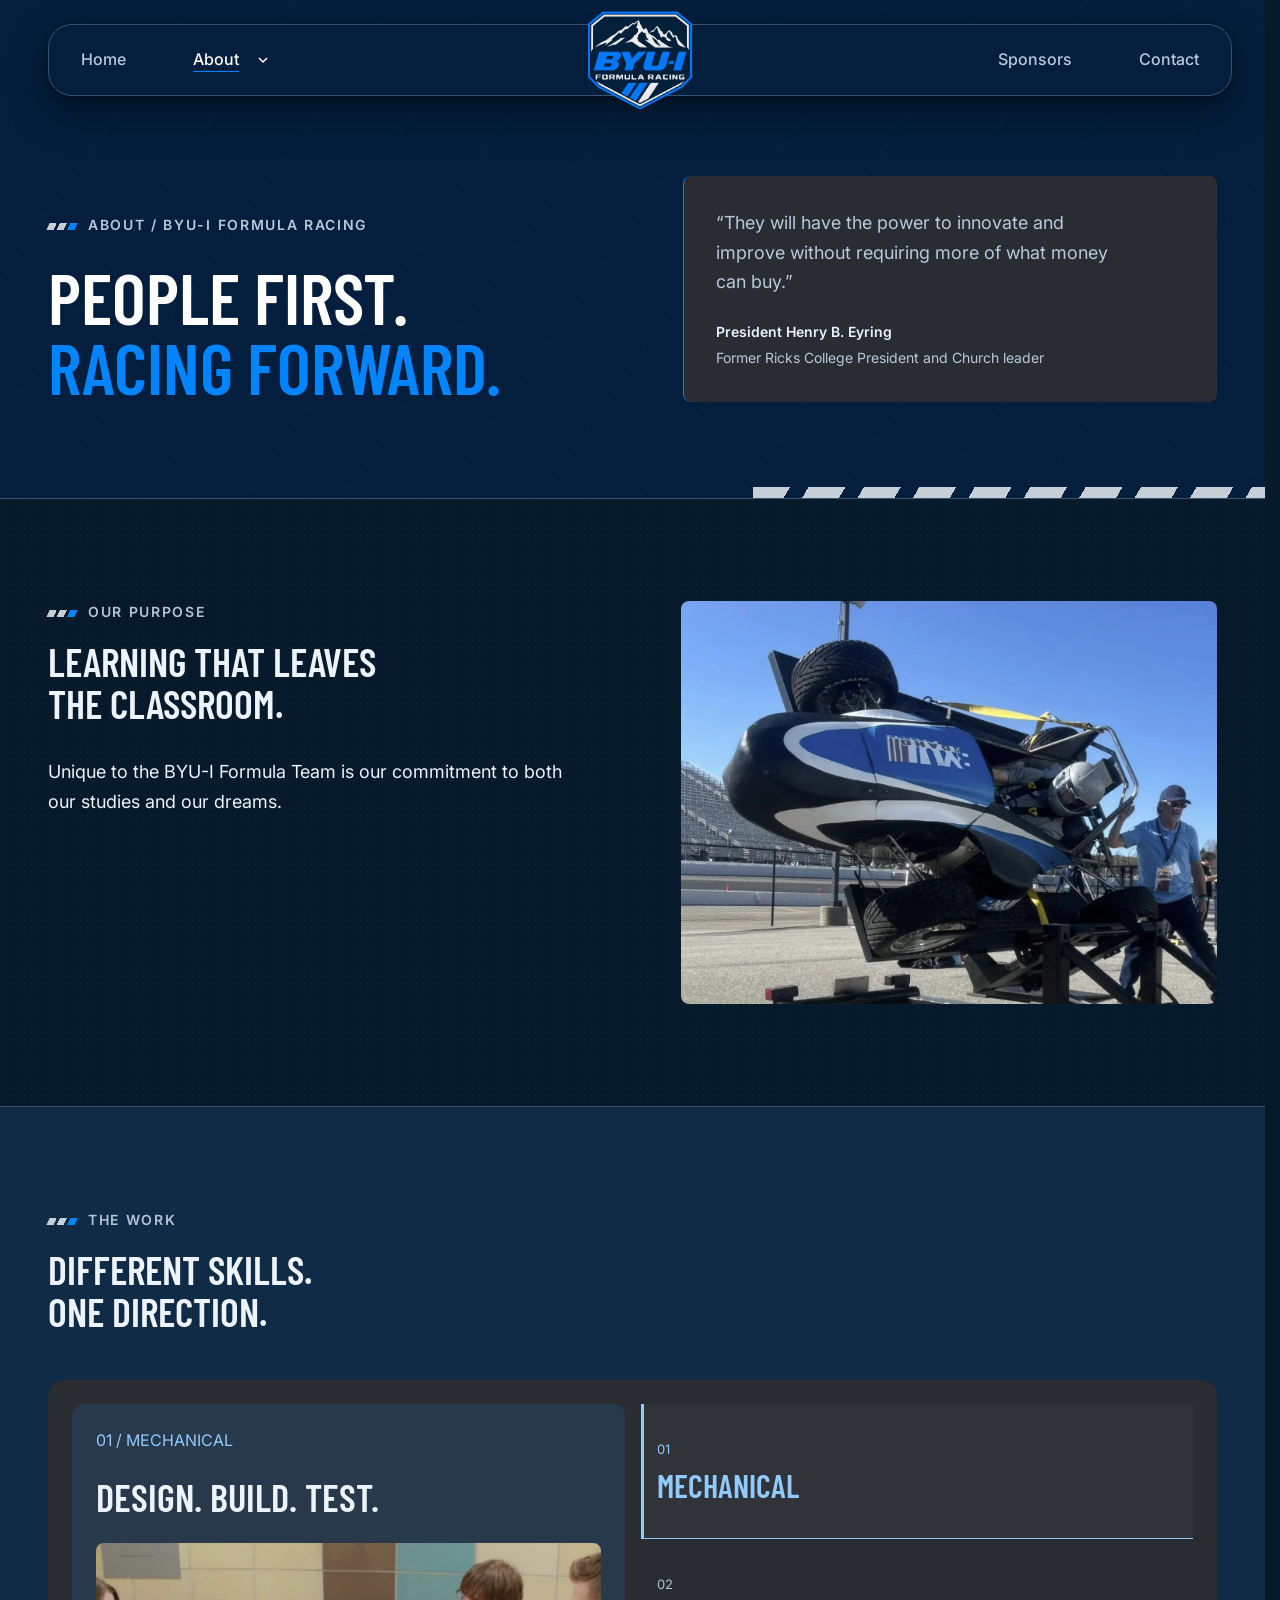
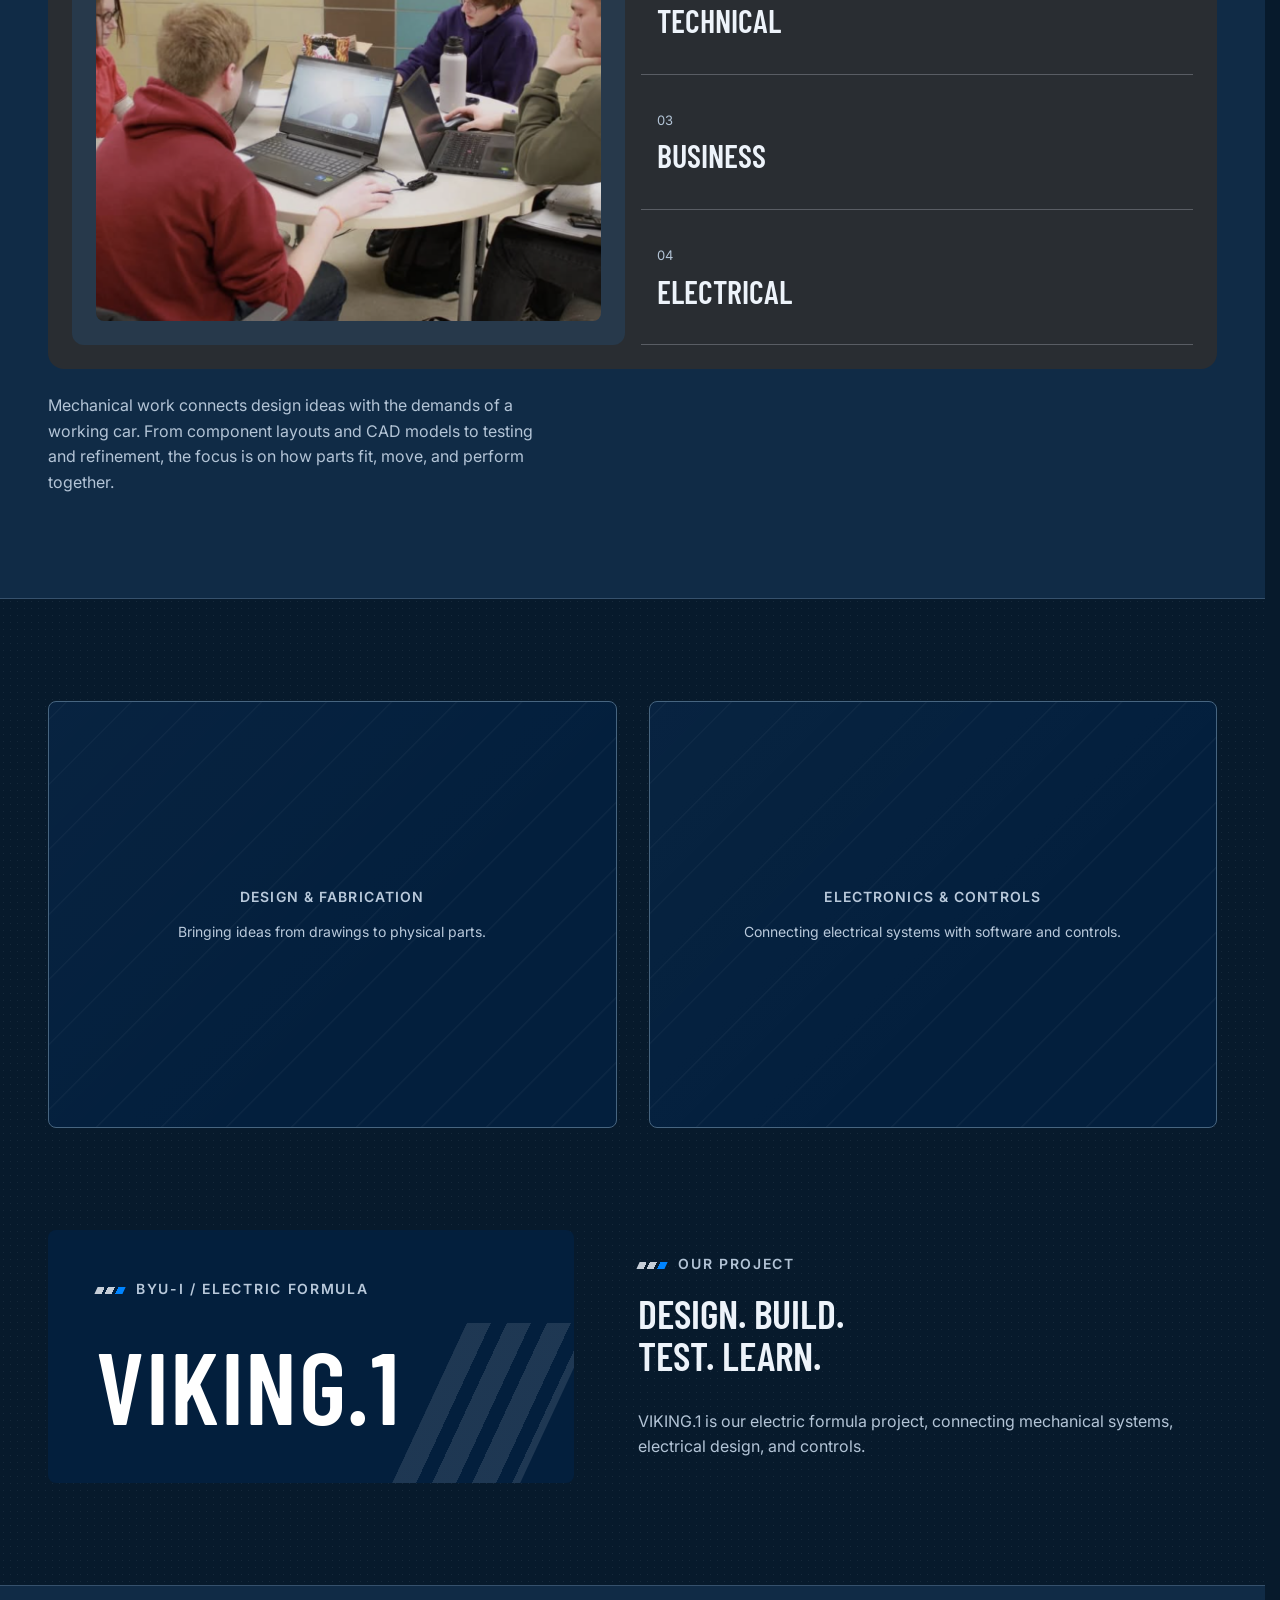
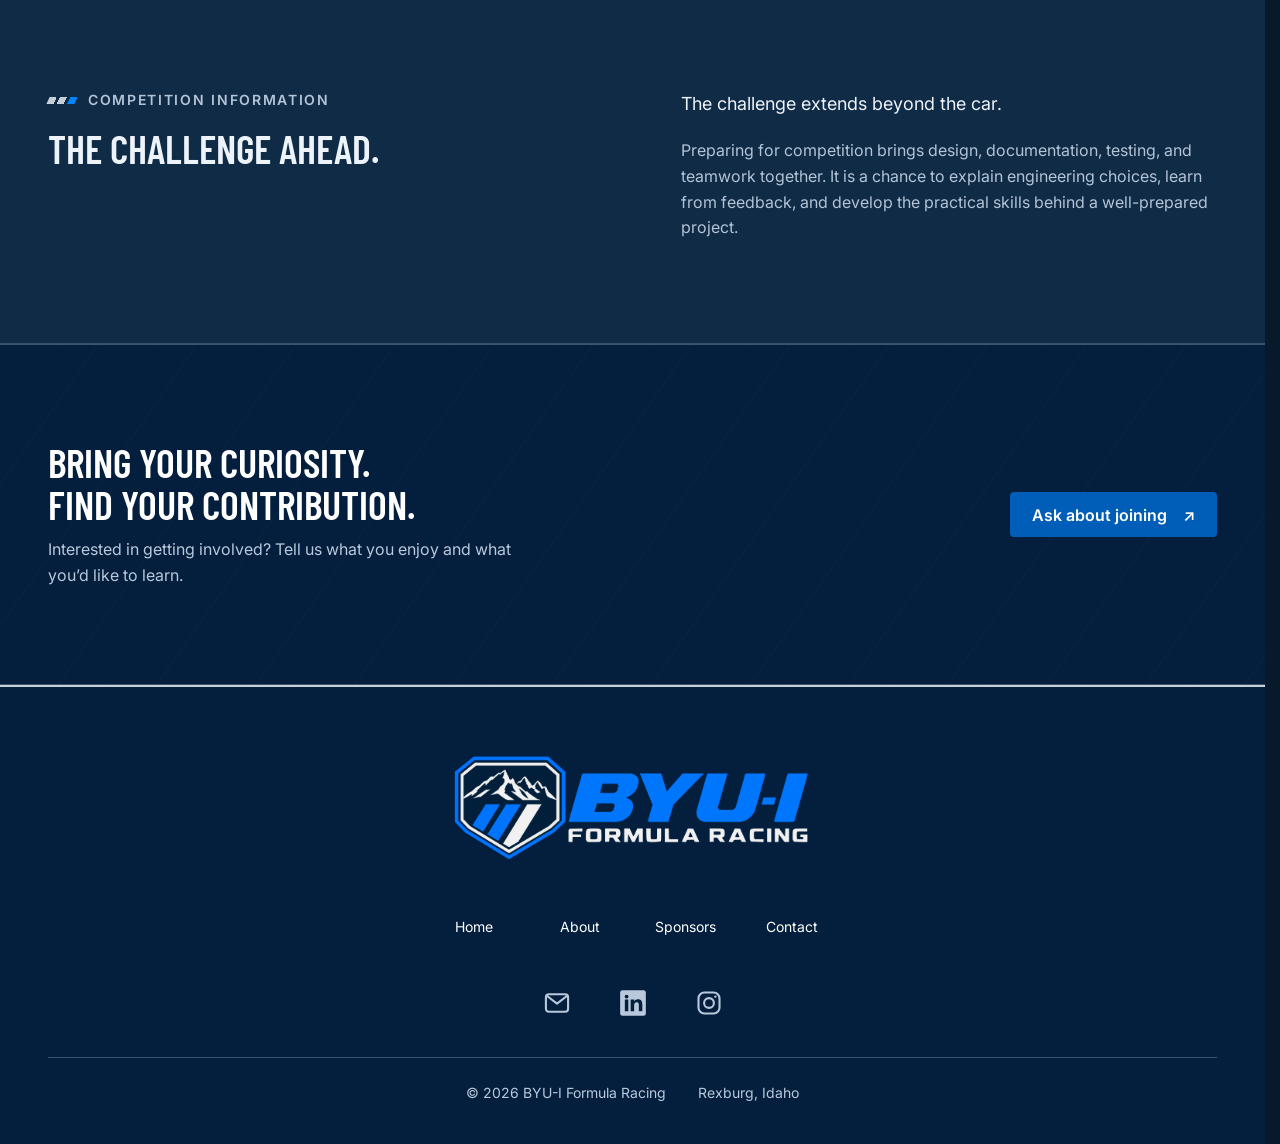
==== commit 1ba4c8a0: "Update website content and harden static deployment" ====
--- a/about/index.html
+++ b/about/index.html
@@ -4,7 +4,7 @@
   <meta charset="utf-8">
   <meta name="viewport" content="width=device-width, initial-scale=1">
   <meta name="theme-color" content="#031f3d">
-  <meta name="description" content="Learn about BYU-I Formula Racing, our student engineering mission, and the RAVN.1 electric formula project.">
+  <meta name="description" content="Learn about BYU-I Formula Racing, our student engineering mission, and the VIKING.1 electric formula project.">
   <title>About | BYU-I Formula Racing</title>
   <link rel="stylesheet" href="../assets/css/tokens.css">
   <link rel="stylesheet" href="../assets/css/site.css">
@@ -12,6 +12,7 @@
   <link rel="apple-touch-icon" href="../assets/images/apple-touch-icon.png">
   <script src="../assets/js/config.js" defer></script>
   <script src="../assets/js/site.js" defer></script>
+  <script src="../assets/js/disciplines.js" defer></script>
 </head>
 <body id="top" data-page="about">
   <a class="skip-link" href="#main">Skip to content</a>
@@ -48,16 +49,9 @@
           <p class="eyebrow section-tag">Our purpose</p>
           <h2 id="mission-heading">LEARNING THAT LEAVES<br>THE CLASSROOM.</h2>
           <p class="lead">Unique to the BYU-I Formula Team is our commitment to both our studies and our dreams.</p>
-          <p class="muted"></p>
         </div>
-        <!-- Configure this photo in config.js → photos.workshop.
-             With no photo supplied, visitors see this clearly labeled placeholder. -->
-        <figure class="photo-figure" data-photo="workshop">
-          <div class="photo-placeholder">
-            <span class="eyebrow">Inside the build</span>
-            <h3>WHERE IDEAS<br>BECOME REAL.</h3>
-            <p>Team photography coming soon.</p>
-          </div>
+        <figure class="photo-figure">
+          <img class="team-photo" src="../assets/images/formula-car-tilt-test.webp" alt="A blue and white formula car tilted on a test platform with a helmeted driver strapped in" width="1375" height="1441" loading="lazy" decoding="async">
         </figure>
       </div>
     </section>
@@ -70,23 +64,56 @@
             <h2 id="disciplines-heading">DIFFERENT SKILLS.<br>ONE DIRECTION.</h2>
           </div>
         </div>
-        <div class="support-grid support-grid-disciplines">
-          <article class="support-card">
-            <h3>MECHANICAL</h3>
-            <p>Design, testing, and planning</p>
-          </article>
-          <article class="support-card">
-            <h3>TECHNICAL</h3>
-            <p>Physical systems, safety, and manufacturing</p>
-          </article>
-          <article class="support-card">
-            <h3>BUSINESS</h3>
-            <p>Planning, documentation, outreach, and partnerships.</p>
-          </article>
-          <article class="support-card">
-            <h3>ELECTRICAL</h3>
-            <p>Low and High voltage systems, configurations, and powersupply</p>
-          </article>
+        <div class="discipline-explorer" data-disciplines>
+          <div class="discipline-controls" role="group" aria-label="Choose an area of work" hidden>
+            <button class="discipline-button" type="button" aria-pressed="true" aria-controls="mechanical-panel">
+              <span class="discipline-number">01</span><span class="discipline-name">MECHANICAL</span>
+            </button>
+            <button class="discipline-button" type="button" aria-pressed="false" aria-controls="technical-panel">
+              <span class="discipline-number">02</span><span class="discipline-name">TECHNICAL</span>
+            </button>
+            <button class="discipline-button" type="button" aria-pressed="false" aria-controls="business-panel">
+              <span class="discipline-number">03</span><span class="discipline-name">BUSINESS</span>
+            </button>
+            <button class="discipline-button" type="button" aria-pressed="false" aria-controls="electrical-panel">
+              <span class="discipline-number">04</span><span class="discipline-name">ELECTRICAL</span>
+            </button>
+          </div>
+          <!-- General descriptions of each area of work.
+               Without JavaScript, all four areas remain visible in sequence. -->
+          <div class="discipline-panel" data-discipline-panel>
+            <div class="discipline-screen" id="mechanical-panel">
+              <p class="discipline-label">01 / MECHANICAL</p>
+              <h3>DESIGN. BUILD. TEST.</h3>
+              <img class="team-photo" src="../assets/images/mechanical-cad-team.png" alt="Four students working together on laptops around a table, with a CAD model visible on one screen" width="1303" height="771" loading="lazy" decoding="async">
+            </div>
+            <p class="discipline-copy">Mechanical work connects design ideas with the demands of a working car. From component layouts and CAD models to testing and refinement, the focus is on how parts fit, move, and perform together.</p>
+          </div>
+          <div class="discipline-panel" data-discipline-panel>
+            <div class="discipline-screen" id="technical-panel">
+              <p class="discipline-label">02 / TECHNICAL</p>
+              <h3>MAKE IDEAS REAL.</h3>
+              <img class="team-photo" src="../assets/images/chassis-fabrication.png" alt="Students working on a formula-car chassis in the workshop as sparks fly from the frame" width="1051" height="744" loading="lazy" decoding="async">
+            </div>
+            <p class="discipline-copy">Technical work turns drawings and plans into physical systems. Fabrication, assembly, and careful inspection bring the build together, with attention to safe workshop practices, clear procedures, and the details that make parts work as intended.</p>
+          </div>
+          <div class="discipline-panel" data-discipline-panel>
+            <div class="discipline-screen" id="business-panel">
+              <p class="discipline-label">03 / BUSINESS</p>
+              <h3>PLAN. CONNECT. GROW.</h3>
+              <img class="team-photo" src="../assets/images/business-laptop-blurred.png" alt="Two students reviewing a laptop together in the workshop" width="1531" height="1027" loading="lazy" decoding="async">
+            </div>
+            <p class="discipline-copy">Business work keeps the project organised and connected. Planning, documentation, outreach, and in-kind partnerships help coordinate the people and resources behind the build while sharing the team’s work with the wider community.</p>
+          </div>
+          <div class="discipline-panel" data-discipline-panel>
+            <div class="discipline-screen" id="electrical-panel">
+              <p class="discipline-label">04 / ELECTRICAL</p>
+              <h3>POWER THE PROJECT.</h3>
+              <img class="team-photo" src="../assets/images/electrical-workbench.png" alt="Three students examining wiring and electrical components on a worktable" width="1039" height="723" loading="lazy" decoding="async">
+            </div>
+            <p class="discipline-copy">Electrical work connects power, wiring, sensing, and control. Understanding how low- and high-voltage systems interact helps guide thoughtful integration, troubleshooting, and testing, with careful attention to safety and communication across the team.</p>
+          </div>
+          <p class="sr-only" data-discipline-status role="status"></p>
         </div>
       </div>
     </section>
@@ -95,13 +122,13 @@
         <figure class="photo-figure" data-photo="fabrication">
           <div class="photo-placeholder">
             <span class="eyebrow">Design &amp; fabrication</span>
-            <p>Photo coming soon.</p>
+            <p>Bringing ideas from drawings to physical parts.</p>
           </div>
         </figure>
         <figure class="photo-figure" data-photo="controls">
           <div class="photo-placeholder">
             <span class="eyebrow">Electronics &amp; controls</span>
-            <p>Photo coming soon.</p>
+            <p>Connecting electrical systems with software and controls.</p>
           </div>
         </figure>
       </div>
@@ -111,12 +138,12 @@
       <div class="container car-grid">
         <div class="model-panel">
           <span class="eyebrow">BYU-I / Electric formula</span>
-          <span class="model-name">RAVN.1</span>
+          <span class="model-name">VIKING.1</span>
         </div>
         <div>
           <p class="eyebrow section-tag">Our project</p>
           <h2 id="project-heading">DESIGN. BUILD.<br>TEST. LEARN.</h2>
-          <p class="muted">RAVN.1 is our electric formula project, connecting mechanical systems, electrical design, and controls.</p>
+          <p class="muted">VIKING.1 is our electric formula project, connecting mechanical systems, electrical design, and controls.</p>
         </div>
       </div>
     </section>
@@ -128,8 +155,8 @@
           <h2 id="competition-heading">THE CHALLENGE AHEAD.</h2>
         </div>
         <div>
-          <p class="lead">Competition details coming soon.</p>
-          <p class="muted">Event information, schedules, and competition updates will be posted here.</p>
+          <p class="lead">The challenge extends beyond the car.</p>
+          <p class="muted">Preparing for competition brings design, documentation, testing, and teamwork together. It is a chance to explain engineering choices, learn from feedback, and develop the practical skills behind a well-prepared project.</p>
         </div>
       </div>
     </section>
--- a/assets/css/site.css
+++ b/assets/css/site.css
@@ -127,8 +127,17 @@
 .hero h1, .hero h2, .hero h3 { color: white; }
 /* Silver speed marks sit along the panel edge, clear of headings and copy. */
 .hero::after { content: ""; position: absolute; bottom: 0; right: 0; width: min(42%, 32rem); height: .65rem; background: repeating-linear-gradient(120deg, var(--racing-silver) 0 2rem, transparent 2rem 3rem); pointer-events: none; }
-.home-hero { padding-bottom: 7rem; }
-.home-hero::before { content: ""; position: absolute; inset: 0; background-image: linear-gradient(90deg, #031f3dfa 0%, #031f3de6 35%, #031f3da6 60%, #031f3d33 100%), url("../images/home-team.jpeg"); background-size: cover; background-position: center 65%; pointer-events: none; }
+.home-hero { padding-bottom: max(11rem, calc(9vw + 7rem)); border-bottom: 0; }
+.home-hero::before { content: ""; position: absolute; inset: 0; background-image: linear-gradient(90deg, #031f3de6 0%, #031f3db3 35%, #031f3d66 60%, #031f3d1a 100%), url("../images/home-team.jpeg"); background-size: cover; background-position: center 35%; pointer-events: none; }
+/* Draw the diagonal directly with one-pixel transitions to soften its edges. */
+.home-hero::after {
+  width: 100%; height: calc(9vw + 1.5rem); bottom: 0;
+  background: linear-gradient(175deg,
+    transparent calc(50% - .5rem - 1px), var(--brand-blue) calc(50% - .5rem),
+    var(--brand-blue) calc(50% - 1px), var(--brand-navy) 50%,
+    var(--brand-navy) calc(50% + .25rem - 1px), var(--racing-silver) calc(50% + .25rem),
+    var(--racing-silver) calc(50% + .5rem - 1px), var(--surface-subtle) calc(50% + .5rem));
+}
 .home-hero .hero-copy { max-width: 52rem; }
 .home-hero .lead { max-width: 40ch; }
 .hero p { color: var(--text-on-dark); }
@@ -144,13 +153,14 @@
 .hero-aside { padding-left: 2rem; border-left: 1px solid #617a94; }
 .hero-aside .lead { max-width: 36ch; }
 .hero-aside p:last-child { margin-bottom: 0; }
-.hero-quote { margin: 0; border-left-color: var(--brand-blue); }
+.hero-quote, .home-quote { background: #292d32; border-radius: var(--radius-card); }
+.hero-quote { margin: 0; padding: 2rem; border-left-color: var(--brand-blue); }
 .hero-quote blockquote { margin: 0 0 1.5rem; }
 .hero-quote figcaption { display: grid; gap: .25rem; color: var(--text-on-dark); font-size: .875rem; }
 .hero-quote .quote-author { color: var(--text); font-weight: 600; }
 
 /* 04 / Content components */
-.home-quote { position: relative; margin-block: clamp(3rem, 5vw, 5rem) 0; padding: clamp(1.5rem, 4vw, 3rem); border-left: 4px solid var(--brand-blue); }
+.home-quote { position: relative; z-index: 1; margin-block: min(-3rem, -4vw) 0; padding: clamp(1.5rem, 4vw, 3rem); border-left: 4px solid var(--brand-blue); }
 .home-quote-mark { display: block; height: 2.5rem; color: var(--brand-blue); font-family: var(--font-display); font-size: 6rem; line-height: 1; }
 .home-quote blockquote { margin: 1rem 0 1.5rem; }
 .home-quote blockquote p { max-width: 55ch; font-family: var(--font-display); font-weight: 600; font-size: clamp(1.75rem, 3.2vw, 2.5rem); line-height: 1.2; text-wrap: pretty; }
@@ -162,15 +172,36 @@
 .model-panel::after { content: ""; position: absolute; right: 1.5rem; bottom: -2rem; width: 8rem; height: 12rem; transform: skewX(-25deg); background: repeating-linear-gradient(90deg, #c6ced824 0 1.5rem, transparent 1.5rem 2.5rem); pointer-events: none; }
 .model-panel .eyebrow { color: var(--text-on-dark); margin-bottom: 2rem; }
 .model-name { display: block; font-family: var(--font-display); font-weight: 600; font-size: clamp(4rem, 8vw, 6.5rem); line-height: 1; letter-spacing: .015em; position: relative; z-index: 1; }
-.support-grid { display: grid; grid-template-columns: repeat(3, 1fr); gap: 1.5rem; }
-.support-grid-disciplines { max-width: 52rem; margin-inline: auto; }
-.support-card { padding: 2rem; border: 1px solid var(--silver-edge); border-top: 3px solid var(--racing-silver); border-radius: var(--radius-card); background: #172b3d; }
-.support-card h3 { margin-bottom: 1rem; }
-.support-card p { color: var(--text-muted); font-size: .9375rem; }
-.support-card ul { padding-left: 1.1rem; font-size: .875rem; }
-.support-card li { margin-bottom: .5rem; }
-@media (min-width: 768px) {
-  .support-grid-disciplines { grid-template-columns: repeat(2, minmax(0, 1fr)); }
+/* Shared About and Sponsors selector: selected text at left, choices at right. */
+.discipline-panel + .discipline-panel { margin-top: 2rem; }
+.discipline-screen { min-width: 0; min-height: 23rem; margin: 0; padding: 1.5rem; display: flex; flex-direction: column; justify-content: center; gap: 1.5rem; border-radius: .75rem; background: #27394b; }
+.discipline-label { margin: 0; color: var(--link); font-size: 1rem; }
+.discipline-screen h3 { margin: 0; font-size: clamp(1.75rem, 3vw, 2.5rem); }
+.discipline-copy { max-width: 50ch; margin: 0; color: var(--text-muted); }
+.discipline-panel > .discipline-copy { margin-top: 1.5rem; }
+.discipline-copy ul { margin: 0; padding-left: 1.25rem; }
+.discipline-copy li + li { margin-top: .25rem; }
+.discipline-explorer.is-interactive { position: relative; display: grid; grid-template-columns: repeat(2, minmax(0, 1fr)); gap: 0 1rem; }
+.discipline-explorer.is-interactive::before { content: ""; grid-area: 1 / 1 / 2 / -1; border-radius: 1rem; background: #292d32; }
+.is-interactive .discipline-panel { display: contents; }
+.is-interactive .discipline-screen { grid-area: 1 / 1; margin: 1.5rem 0 1.5rem 1.5rem; }
+.is-interactive .discipline-panel > .discipline-copy { grid-column: 1 / -1; grid-row: 3; }
+.discipline-controls { grid-area: 1 / 2; z-index: 1; display: grid; grid-auto-rows: 1fr; margin: 1.5rem 1.5rem 1.5rem 0; }
+.discipline-button { display: flex; flex-direction: column; justify-content: center; align-items: start; gap: .5rem; min-width: 0; min-height: var(--control-min); padding: .75rem 1rem; border: 0; border-bottom: 1px solid var(--silver-edge); background: transparent; color: var(--text); text-align: left; cursor: pointer; }
+.discipline-number { color: var(--text-muted); font-size: .8125rem; }
+.discipline-name { font-family: var(--font-display); font-weight: 600; font-size: clamp(1.5rem, 2.5vw, 2rem); line-height: 1.1; }
+.discipline-button:hover { background: #ffffff08; }
+.discipline-button[aria-pressed="true"] { background: #ffffff08; border-bottom-color: var(--link); box-shadow: inset 3px 0 var(--link); }
+.discipline-button[aria-pressed="true"] .discipline-name,
+.discipline-button[aria-pressed="true"] .discipline-number { color: var(--link); }
+@media (max-width: 767px) {
+  .discipline-explorer.is-interactive { grid-template-columns: minmax(0, 1fr); }
+  .discipline-explorer.is-interactive::before { grid-area: 1 / 1 / 3 / -1; }
+  .is-interactive .discipline-screen { grid-area: 1 / 1; min-height: 18rem; margin: 1rem 1rem 0; }
+  .discipline-controls { grid-area: 2 / 1; grid-template-columns: repeat(2, minmax(0, 1fr)); grid-template-rows: repeat(2, 1fr); gap: .5rem; margin: 1rem; }
+  .discipline-controls > :last-child:nth-child(odd) { grid-column: 1 / -1; }
+  .discipline-button { padding: .75rem; }
+  .discipline-name { font-size: 1.5rem; }
 }
 .cta-section { border-block: 1px solid var(--silver-edge); padding-block: 6rem; background: var(--brand-navy); color: white; }
 .cta-inner { display: flex; justify-content: space-between; align-items: center; gap: 2rem; }
@@ -187,9 +218,8 @@
 .sponsor-group > h3 { margin-bottom: 1.5rem; }
 .sponsor-grid { display: grid; grid-template-columns: repeat(4, minmax(0, 1fr)); gap: 1.5rem; }
 .sponsor-grid-major { grid-template-columns: repeat(2, minmax(0, 1fr)); }
-.sponsor-slot, .sponsor-entry { min-width: 0; min-height: 12rem; }
+.sponsor-entry { min-width: 0; min-height: 12rem; }
 .sponsor-grid-major > * { min-height: 16rem; }
-.sponsor-slot { display: grid; place-items: center; border: 1px dashed var(--silver-edge); border-top: 2px solid var(--racing-silver); border-radius: var(--radius-card); background: #ffffff02; color: var(--text-muted); font-size: .875rem; }
 .sponsor-entry { display: flex; flex-direction: column; justify-content: center; overflow-wrap: anywhere; padding: 1.5rem; background: #172b3d; border: 1px solid var(--silver-edge); border-top: 2px solid var(--racing-silver); border-radius: var(--radius-card); text-align: center; }
 .sponsor-entry img { background: #fff; padding: .75rem; border-radius: var(--radius-control); height: 5rem; width: 100%; object-fit: contain; margin-bottom: 1rem; }
 /* Give major sponsors matching logo panels with room for stacked marks. */
@@ -218,7 +248,8 @@
 .photo-section .photo-placeholder .eyebrow::before { display: none; }
 .photo-section .photo-placeholder p { margin-top: .75rem; }
 .photo-wide .photo-placeholder, .photo-wide .team-photo { aspect-ratio: 21 / 9; }
-.car-render .team-photo { object-fit: contain; background: var(--brand-navy); border: 1px solid var(--border); }
+/* Oversized crest stripes sit behind the transparent concept render. */
+.car-render .team-photo { object-fit: contain; background: url("../images/brand-stripes.svg") center / cover no-repeat, var(--brand-navy); border: 1px solid var(--border); }
 .hero, .cta-section { background-image: repeating-linear-gradient(125deg, transparent 0 79px, #ffffff03 80px 81px); }
 @media (max-width: 767px) {
   .photo-grid { grid-template-columns: 1fr; gap: 1.5rem; }
@@ -228,7 +259,7 @@
 
 /* Homepage subteams: manual slides with a readable no-JavaScript fallback. */
 .photo-section + .subteams-section { padding-top: clamp(3rem, 5vw, 5rem); }
-.subteams-section { border-block: 1px solid var(--silver-edge); background-color: #0d2235; }
+.subteams-section { border-block: 2px solid var(--racing-silver); background-color: #0d2235; }
 .subteam-slide { display: grid; grid-template-columns: 1fr 1fr; align-items: center; gap: clamp(2rem, 5vw, 5rem); }
 .subteam-slide + .subteam-slide { margin-top: 3rem; }
 .subteams-section[aria-roledescription="carousel"] .subteam-slide { margin-top: 0; }
@@ -270,10 +301,6 @@
 .form-help { color: var(--text-muted); font-size: .875rem; margin-bottom: 1.5rem; }
 .form-actions { margin-top: 1.5rem; }
 .form-status { font-size: .875rem; margin-top: 1rem; color: var(--text); }
-.message-preview { margin-top: 1.5rem; border-top: 1px solid var(--border); padding-top: 1.5rem; }
-.message-preview h3 { font-size: 1.5rem; }
-.message-preview pre { padding: 1rem; background: var(--surface-subtle); font-family: var(--font-body); white-space: pre-wrap; overflow-wrap: anywhere; font-size: .875rem; line-height: 1.65; }
-.message-preview .actions { margin-top: 1rem; }
 
 /* 06 / Footer */
 .site-footer { background: var(--brand-navy); color: var(--text-on-dark); padding-block: 2.5rem; border-top: 2px solid var(--racing-silver); }
@@ -295,13 +322,16 @@
 .footer-bottom p { margin-bottom: 0; }
 
 /* 07 / Tablet and phone layouts */
+/* Stop ultrawide screens enlarging the photo until faces leave the hero. */
+@media (min-width: 100rem) {
+  .home-hero::before { max-width: 100rem; margin-inline: auto; mask-image: linear-gradient(90deg, transparent, #000 6%, #000 94%, transparent); }
+}
 @media (max-width: 1023px) {
   .hero { padding-top: 10rem; }
   .hero-grid { gap: 2rem; }
   .split-section { gap: 3rem; }
   .contact-layout { gap: 2rem; }
   .contact-form { padding: 2rem; }
-  .support-card { padding: 1.5rem; }
   .car-grid { gap: 3rem; }
 }
 @media (max-width: 767px) {
@@ -315,7 +345,7 @@
   .menu-top { padding-bottom: .5rem; }
   .section { padding-block: 4rem; }
   .hero { padding-top: 9rem; }
-  .home-hero::before { background-image: linear-gradient(90deg, #031f3df5, #031f3dcc), url("../images/home-team.jpeg"); background-position: 60% center; }
+  .home-hero::before { background-image: linear-gradient(90deg, #031f3db3, #031f3d73), url("../images/home-team.jpeg"); background-position: 60% center; }
   .hero-grid { grid-template-columns: 1fr; gap: 3rem; padding-bottom: 2rem; }
   .hero-copy .lead { max-width: 42ch; }
   .hero-copy h1 { font-size: clamp(3rem, 10vw, 4.5rem); }
@@ -323,15 +353,15 @@
   .page-hero { padding-bottom: 3rem; }
   .page-hero .hero-grid { gap: 2rem; }
   .hero-aside { padding-left: 1rem; }
+  .hero-quote { padding: 1.5rem; }
   .hero-aside .lead { font-size: 1rem; }
   .car-grid, .split-section, .contact-layout { grid-template-columns: 1fr; gap: 2.5rem; }
   .section-heading { display: block; margin-bottom: 2rem; }
   .section-heading > p { margin-top: 1.25rem; }
-  .support-grid, .sponsor-grid-major { grid-template-columns: 1fr; }
+  .sponsor-grid-major { grid-template-columns: 1fr; }
   .sponsor-grid-supporting { grid-template-columns: repeat(2, minmax(0, 1fr)); gap: 1rem; }
   .sponsor-grid-supporting > * { min-height: 10rem; }
   .sponsor-entry { padding: 1rem; }
-  .support-card { padding: 2rem; }
   .model-panel { padding: 2rem; }
   .cta-inner { flex-direction: column; align-items: stretch; }
   .cta-section { padding-block: 3rem; }
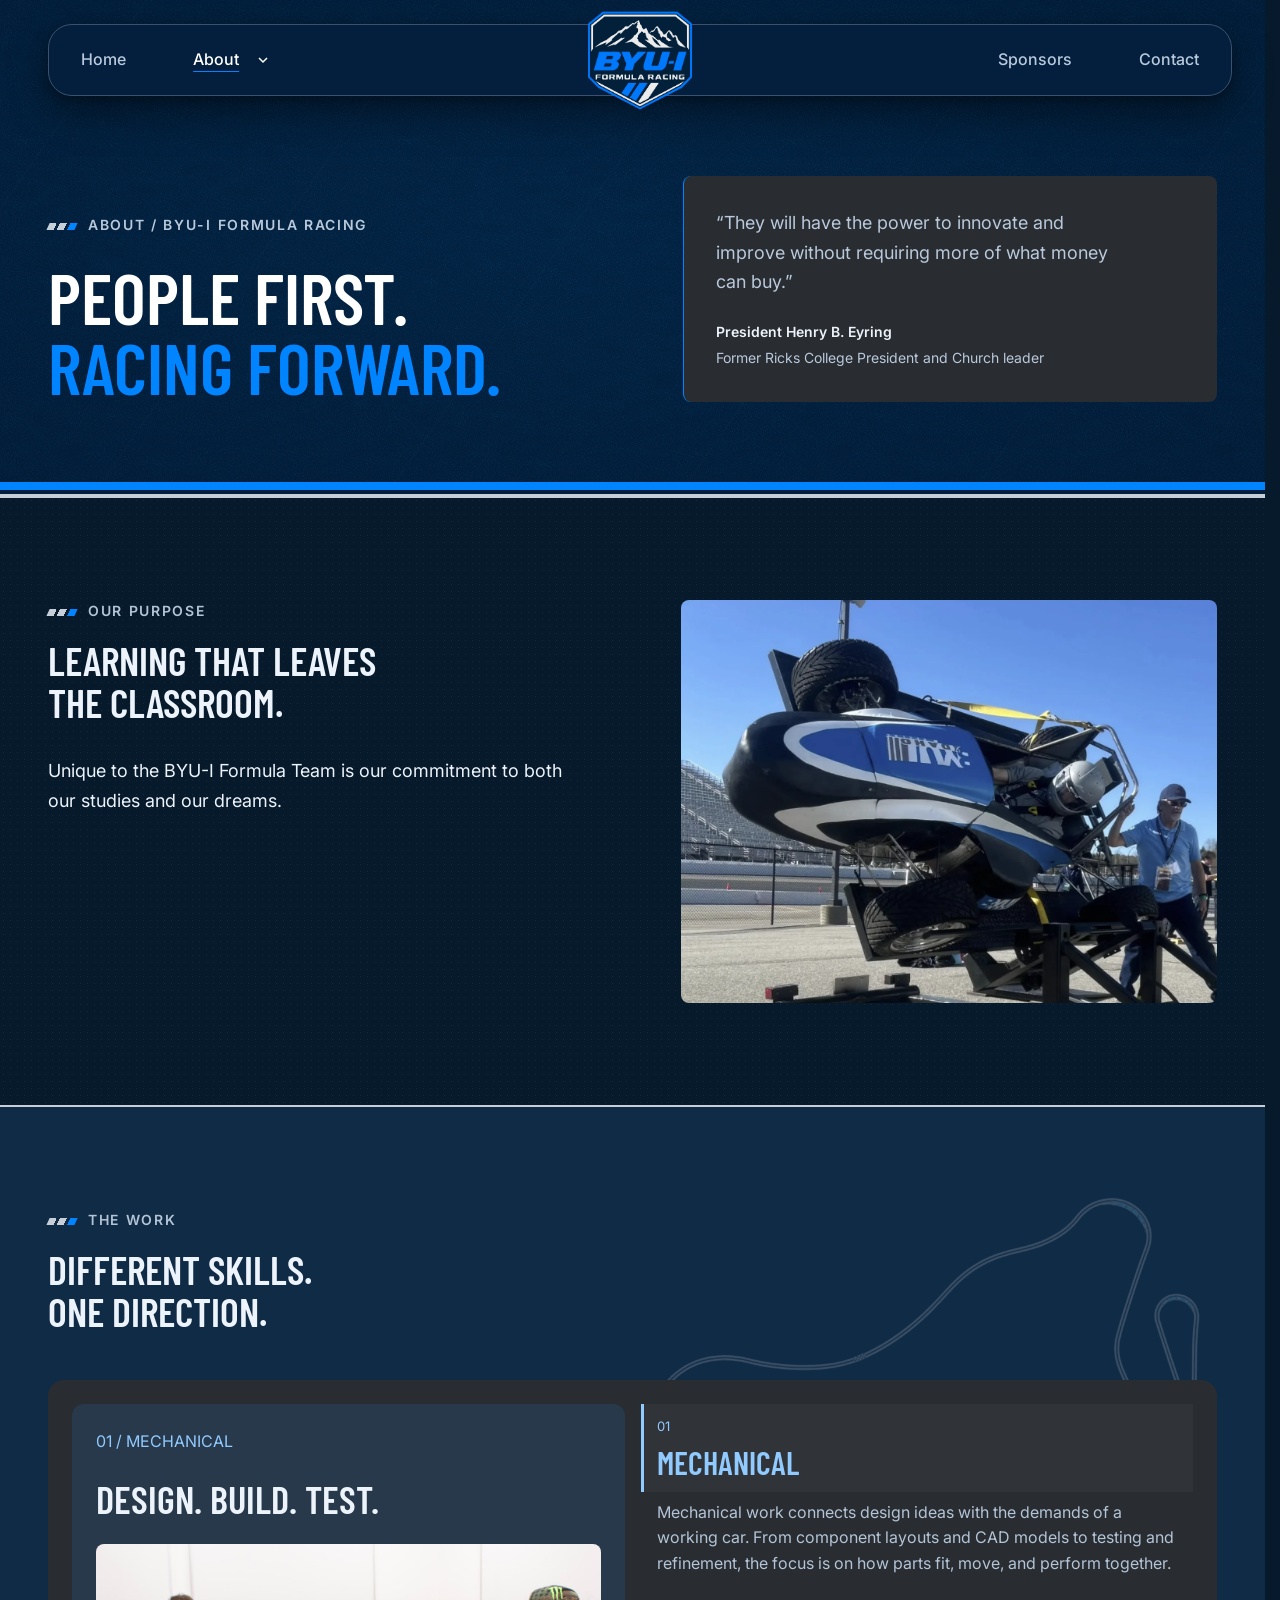
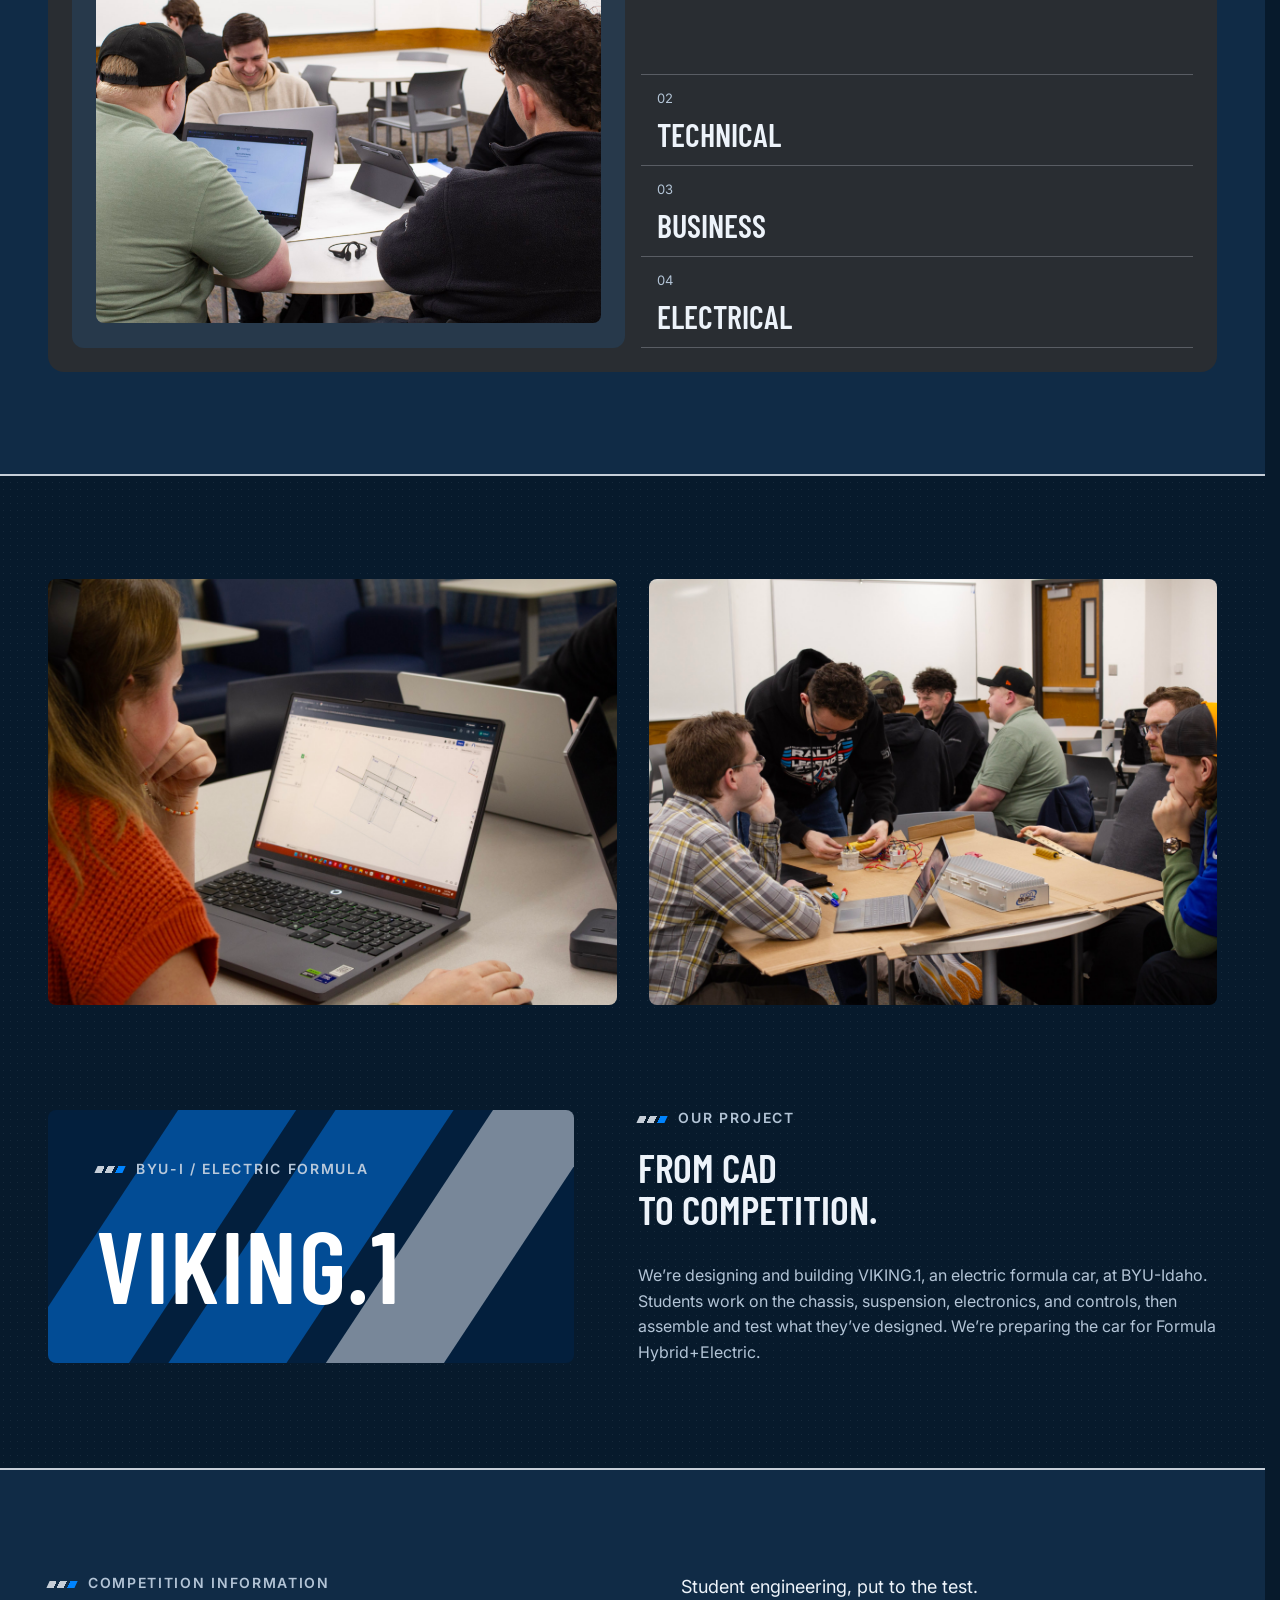
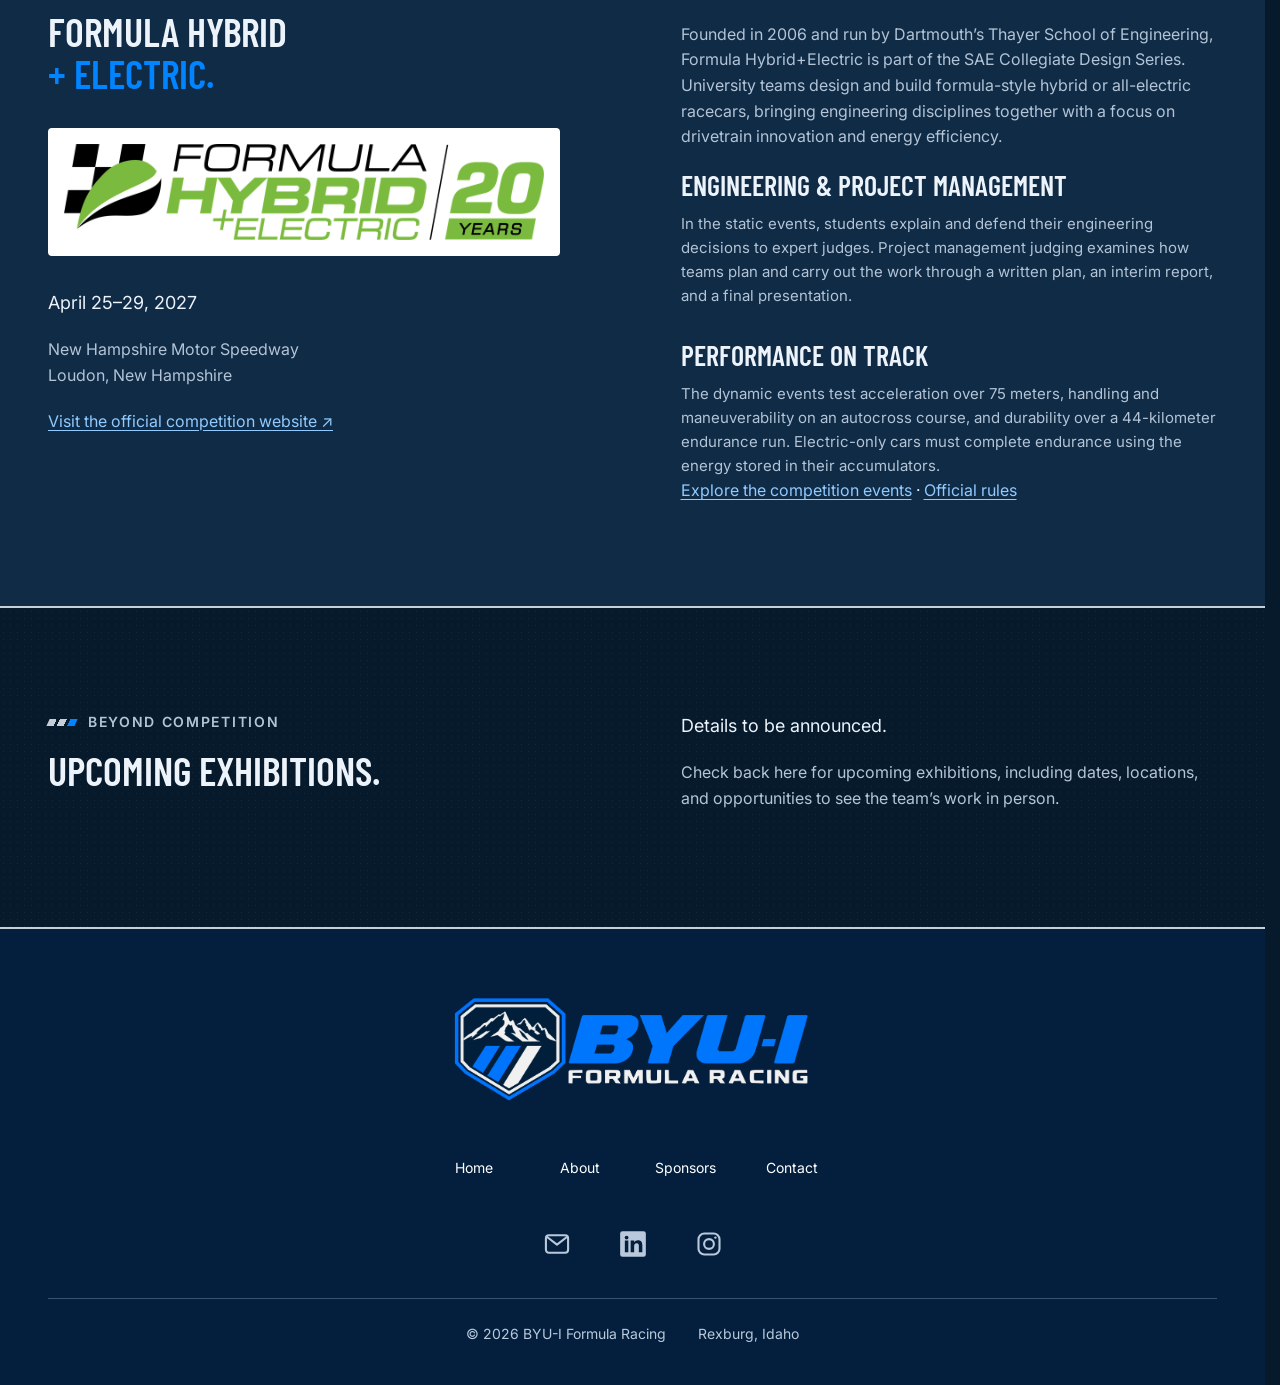
==== commit abe77668: "Refresh page layouts and content and organize image assets" ====
--- a/about/index.html
+++ b/about/index.html
@@ -8,8 +8,8 @@
   <title>About | BYU-I Formula Racing</title>
   <link rel="stylesheet" href="../assets/css/tokens.css">
   <link rel="stylesheet" href="../assets/css/site.css">
-  <link rel="icon" type="image/png" sizes="32x32" href="../assets/images/favicon-32.png">
-  <link rel="apple-touch-icon" href="../assets/images/apple-touch-icon.png">
+  <link rel="icon" type="image/png" sizes="32x32" href="../assets/images/shared/favicon-32.png">
+  <link rel="apple-touch-icon" href="../assets/images/shared/apple-touch-icon.png">
   <script src="../assets/js/config.js" defer></script>
   <script src="../assets/js/site.js" defer></script>
   <script src="../assets/js/disciplines.js" defer></script>
@@ -51,7 +51,7 @@
           <p class="lead">Unique to the BYU-I Formula Team is our commitment to both our studies and our dreams.</p>
         </div>
         <figure class="photo-figure">
-          <img class="team-photo" src="../assets/images/formula-car-tilt-test.webp" alt="A blue and white formula car tilted on a test platform with a helmeted driver strapped in" width="1375" height="1441" loading="lazy" decoding="async">
+          <img class="team-photo" src="../assets/images/about/formula-car-tilt-test.webp" alt="A blue and white formula car tilted on a test platform with a helmeted driver strapped in" width="1375" height="1441" loading="lazy" decoding="async">
         </figure>
       </div>
     </section>
@@ -63,8 +63,9 @@
             <p class="eyebrow section-tag">The work</p>
             <h2 id="disciplines-heading">DIFFERENT SKILLS.<br>ONE DIRECTION.</h2>
           </div>
-        </div>
-        <div class="discipline-explorer" data-disciplines>
+          <img class="work-line-graphic" src="../assets/images/about/silver-racetrack-blueprint.png" alt="" width="1844" height="853" loading="lazy" decoding="async">
+        </div>
+        <div class="discipline-explorer" data-disciplines data-discipline-dropdown>
           <div class="discipline-controls" role="group" aria-label="Choose an area of work" hidden>
             <button class="discipline-button" type="button" aria-pressed="true" aria-controls="mechanical-panel">
               <span class="discipline-number">01</span><span class="discipline-name">MECHANICAL</span>
@@ -85,7 +86,7 @@
             <div class="discipline-screen" id="mechanical-panel">
               <p class="discipline-label">01 / MECHANICAL</p>
               <h3>DESIGN. BUILD. TEST.</h3>
-              <img class="team-photo" src="../assets/images/mechanical-cad-team.png" alt="Four students working together on laptops around a table, with a CAD model visible on one screen" width="1303" height="771" loading="lazy" decoding="async">
+              <img class="team-photo" src="../assets/images/about/mechanical-design-team.png" alt="Four students working together on laptops and a tablet around a classroom table" width="2602" height="1432" loading="lazy" decoding="async">
             </div>
             <p class="discipline-copy">Mechanical work connects design ideas with the demands of a working car. From component layouts and CAD models to testing and refinement, the focus is on how parts fit, move, and perform together.</p>
           </div>
@@ -93,7 +94,7 @@
             <div class="discipline-screen" id="technical-panel">
               <p class="discipline-label">02 / TECHNICAL</p>
               <h3>MAKE IDEAS REAL.</h3>
-              <img class="team-photo" src="../assets/images/chassis-fabrication.png" alt="Students working on a formula-car chassis in the workshop as sparks fly from the frame" width="1051" height="744" loading="lazy" decoding="async">
+              <img class="team-photo" src="../assets/images/about/chassis-welding.png" alt="A student welding a formula-car chassis in the workshop as sparks fly from the frame" width="2739" height="1386" loading="lazy" decoding="async">
             </div>
             <p class="discipline-copy">Technical work turns drawings and plans into physical systems. Fabrication, assembly, and careful inspection bring the build together, with attention to safe workshop practices, clear procedures, and the details that make parts work as intended.</p>
           </div>
@@ -101,7 +102,7 @@
             <div class="discipline-screen" id="business-panel">
               <p class="discipline-label">03 / BUSINESS</p>
               <h3>PLAN. CONNECT. GROW.</h3>
-              <img class="team-photo" src="../assets/images/business-laptop-blurred.png" alt="Two students reviewing a laptop together in the workshop" width="1531" height="1027" loading="lazy" decoding="async">
+              <img class="team-photo" src="../assets/images/about/business-laptop-blurred.png" alt="Two students reviewing a laptop together in the workshop" width="1531" height="1027" loading="lazy" decoding="async">
             </div>
             <p class="discipline-copy">Business work keeps the project organised and connected. Planning, documentation, outreach, and in-kind partnerships help coordinate the people and resources behind the build while sharing the team’s work with the wider community.</p>
           </div>
@@ -109,7 +110,7 @@
             <div class="discipline-screen" id="electrical-panel">
               <p class="discipline-label">04 / ELECTRICAL</p>
               <h3>POWER THE PROJECT.</h3>
-              <img class="team-photo" src="../assets/images/electrical-workbench.png" alt="Three students examining wiring and electrical components on a worktable" width="1039" height="723" loading="lazy" decoding="async">
+              <img class="team-photo" src="../assets/images/about/electrical-workbench.png" alt="Three students examining wiring and electrical components on a worktable" width="1039" height="723" loading="lazy" decoding="async">
             </div>
             <p class="discipline-copy">Electrical work connects power, wiring, sensing, and control. Understanding how low- and high-voltage systems interact helps guide thoughtful integration, troubleshooting, and testing, with careful attention to safety and communication across the team.</p>
           </div>
@@ -120,16 +121,10 @@
     <section class="section photo-section" aria-label="Engineering in focus">
       <div class="container photo-grid">
         <figure class="photo-figure" data-photo="fabrication">
-          <div class="photo-placeholder">
-            <span class="eyebrow">Design &amp; fabrication</span>
-            <p>Bringing ideas from drawings to physical parts.</p>
-          </div>
+          <img class="team-photo" src="../assets/images/about/student-cad-design.png" alt="A student working on a CAD drawing on a laptop" width="2773" height="1843" loading="lazy" decoding="async">
         </figure>
         <figure class="photo-figure" data-photo="controls">
-          <div class="photo-placeholder">
-            <span class="eyebrow">Electronics &amp; controls</span>
-            <p>Connecting electrical systems with software and controls.</p>
-          </div>
+          <img class="team-photo" src="../assets/images/about/students-reviewing-textbook.png" alt="Three students reviewing an open textbook together at a worktable" width="2752" height="1825" loading="lazy" decoding="async">
         </figure>
       </div>
     </section>
@@ -142,38 +137,59 @@
         </div>
         <div>
           <p class="eyebrow section-tag">Our project</p>
-          <h2 id="project-heading">DESIGN. BUILD.<br>TEST. LEARN.</h2>
-          <p class="muted">VIKING.1 is our electric formula project, connecting mechanical systems, electrical design, and controls.</p>
-        </div>
-      </div>
-    </section>
-    <!-- ABOUT 04 / COMPETITION. Add verified event details here. -->
+          <h2 id="project-heading">FROM CAD<br>TO COMPETITION.</h2>
+          <p class="muted">We’re designing and building VIKING.1, an electric formula car, at BYU-Idaho. Students work on the chassis, suspension, electronics, and controls, then assemble and test what they’ve designed. We’re preparing the car for Formula Hybrid+Electric.</p>
+        </div>
+      </div>
+    </section>
+    <!-- ABOUT 04 / COMPETITION. Source: formula-hybrid.org and /challenges/, verified October 22, 2026. -->
     <section class="car-section" id="competition-information" aria-labelledby="competition-heading">
       <div class="container split-section">
         <div>
           <p class="eyebrow section-tag">Competition information</p>
-          <h2 id="competition-heading">THE CHALLENGE AHEAD.</h2>
-        </div>
-        <div>
-          <p class="lead">The challenge extends beyond the car.</p>
-          <p class="muted">Preparing for competition brings design, documentation, testing, and teamwork together. It is a chance to explain engineering choices, learn from feedback, and develop the practical skills behind a well-prepared project.</p>
-        </div>
-      </div>
-    </section>
-    <section class="cta-section" aria-labelledby="about-cta">
-      <div class="container cta-inner">
-        <div>
-          <h2 id="about-cta">BRING YOUR CURIOSITY.<br>FIND YOUR CONTRIBUTION.</h2>
-          <p>Interested in getting involved? Tell us what you enjoy and what you’d like to learn.</p>
-        </div>
-        <a class="button button-light" href="../contact/?topic=joining">Ask about joining <span aria-hidden="true">↗</span></a>
+          <h2 id="competition-heading">FORMULA HYBRID<br><span class="accent">+ ELECTRIC.</span></h2>
+          <a class="competition-logo" href="https://www.formula-hybrid.org/">
+            <img src="../assets/images/about/formula-hybrid-electric-logo.png" alt="Formula Hybrid+Electric — 20 years" width="1080" height="216" loading="lazy" decoding="async">
+          </a>
+          <p class="lead">April 25–29, 2027</p>
+          <p class="muted">New Hampshire Motor Speedway<br>Loudon, New Hampshire</p>
+          <a href="https://www.formula-hybrid.org/">Visit the official competition website <span aria-hidden="true">↗</span></a>
+        </div>
+        <div>
+          <p class="lead">Student engineering, put to the test.</p>
+          <p class="muted">Founded in 2006 and run by Dartmouth’s Thayer School of Engineering, Formula Hybrid+Electric is part of the SAE Collegiate Design Series. University teams design and build formula-style hybrid or all-electric racecars, bringing engineering disciplines together with a focus on drivetrain innovation and energy efficiency.</p>
+          <ul class="steps">
+            <li>
+              <h3>ENGINEERING &amp; PROJECT MANAGEMENT</h3>
+              <p>In the static events, students explain and defend their engineering decisions to expert judges. Project management judging examines how teams plan and carry out the work through a written plan, an interim report, and a final presentation.</p>
+            </li>
+            <li>
+              <h3>PERFORMANCE ON TRACK</h3>
+              <p>The dynamic events test acceleration over 75 meters, handling and maneuverability on an autocross course, and durability over a 44-kilometer endurance run. Electric-only cars must complete endurance using the energy stored in their accumulators.</p>
+            </li>
+          </ul>
+          <p><a href="https://www.formula-hybrid.org/challenges/">Explore the competition events</a> · <a href="https://www.formula-hybrid.org/rules/">Official rules</a></p>
+        </div>
+      </div>
+    </section>
+    <!-- ABOUT 05 / EXHIBITIONS. Add dates and locations once confirmed. -->
+    <section class="section" id="upcoming-exhibitions" aria-labelledby="exhibitions-heading">
+      <div class="container split-section">
+        <div>
+          <p class="eyebrow section-tag">Beyond competition</p>
+          <h2 id="exhibitions-heading">UPCOMING EXHIBITIONS.</h2>
+        </div>
+        <div>
+          <p class="lead">Details to be announced.</p>
+          <p class="muted">Check back here for upcoming exhibitions, including dates, locations, and opportunities to see the team’s work in person.</p>
+        </div>
       </div>
     </section>
   </main>
   <footer class="site-footer" data-site-footer>
     <div class="container">
       <div class="footer-main">
-        <a class="footer-logo" href="../"><img src="../assets/images/crest-horizontal.webp" alt="BYU-I Formula Racing home" width="1983" height="793" loading="lazy" decoding="async"></a>
+        <a class="footer-logo" href="../"><img src="../assets/images/shared/crest-horizontal.webp" alt="BYU-I Formula Racing home" width="1983" height="793" loading="lazy" decoding="async"></a>
         <nav class="footer-nav" aria-label="Footer navigation">
           <a href="../">Home</a>
           <a href="../about/">About</a>
--- a/assets/css/site.css
+++ b/assets/css/site.css
@@ -123,12 +123,12 @@
 .menu-links a:hover, .menu-links a[aria-current="page"] { color: var(--brand-blue); }
 
 /* 03 / Dark opening panels */
-.hero { position: relative; overflow: hidden; border-bottom: 1px solid var(--silver-edge); background: var(--brand-navy); color: white; padding-top: 11rem; }
+.hero { position: relative; overflow: hidden; background: var(--brand-navy); color: white; padding-top: 11rem; }
 .hero h1, .hero h2, .hero h3 { color: white; }
-/* Silver speed marks sit along the panel edge, clear of headings and copy. */
-.hero::after { content: ""; position: absolute; bottom: 0; right: 0; width: min(42%, 32rem); height: .65rem; background: repeating-linear-gradient(120deg, var(--racing-silver) 0 2rem, transparent 2rem 3rem); pointer-events: none; }
+/* Straight page dividers use the same stripe widths as the homepage diagonal. */
+.hero::after { content: ""; position: absolute; bottom: 0; right: 0; width: 100%; height: 1rem; background: linear-gradient(to bottom, var(--brand-blue) 0 .5rem, var(--brand-navy) .5rem .75rem, var(--racing-silver) .75rem); pointer-events: none; }
 .home-hero { padding-bottom: max(11rem, calc(9vw + 7rem)); border-bottom: 0; }
-.home-hero::before { content: ""; position: absolute; inset: 0; background-image: linear-gradient(90deg, #031f3de6 0%, #031f3db3 35%, #031f3d66 60%, #031f3d1a 100%), url("../images/home-team.jpeg"); background-size: cover; background-position: center 35%; pointer-events: none; }
+.home-hero::before { content: ""; position: absolute; inset: 0; background-image: linear-gradient(90deg, #031f3de6 0%, #031f3db3 35%, #031f3d66 60%, #031f3d1a 100%), url("../images/home/team-hero.jpeg"); background-size: cover; background-position: center 35%; pointer-events: none; }
 /* Draw the diagonal directly with one-pixel transitions to soften its edges. */
 .home-hero::after {
   width: 100%; height: calc(9vw + 1.5rem); bottom: 0;
@@ -148,6 +148,12 @@
 .hero-copy .lead { max-width: 39ch; margin-bottom: 2rem; }
 .accent { color: var(--brand-blue); }
 .page-hero { padding-bottom: 6rem; }
+/* Layer fine grain and mottling into navy, with quiet drafting lines underneath. */
+.hero.page-hero {
+  background-image: url("../images/about/header-texture.svg"), radial-gradient(ellipse at 45% 45%, #00437624, #00132635), repeating-linear-gradient(125deg, transparent 0 119px, #b9c9db06 120px, transparent 121px 240px);
+  background-size: 384px 384px, cover, auto;
+  background-blend-mode: soft-light, normal, normal;
+}
 .page-hero .hero-grid { padding-bottom: 0; align-items: end; }
 .page-hero .hero-copy h1 { margin-bottom: 0; }
 .hero-aside { padding-left: 2rem; border-left: 1px solid #617a94; }
@@ -166,13 +172,23 @@
 .home-quote blockquote p { max-width: 55ch; font-family: var(--font-display); font-weight: 600; font-size: clamp(1.75rem, 3.2vw, 2.5rem); line-height: 1.2; text-wrap: pretty; }
 .home-quote figcaption { display: grid; gap: .25rem; color: var(--text-muted); font-size: .875rem; }
 .home-quote-author { color: var(--text); font-weight: 600; }
-.car-section { padding-block: clamp(5rem, 8vw, 8rem); background: var(--surface); border-block: 1px solid var(--border); }
+.car-section { padding-block: clamp(5rem, 8vw, 8rem); background: var(--surface); border-block: 2px solid var(--racing-silver); }
 .car-grid { display: grid; grid-template-columns: 1fr 1.1fr; gap: 4rem; align-items: center; }
-.model-panel { padding: 3rem; background: var(--brand-navy); color: white; border-radius: var(--radius-card); position: relative; overflow: hidden; }
-.model-panel::after { content: ""; position: absolute; right: 1.5rem; bottom: -2rem; width: 8rem; height: 12rem; transform: skewX(-25deg); background: repeating-linear-gradient(90deg, #c6ced824 0 1.5rem, transparent 1.5rem 2.5rem); pointer-events: none; }
+.model-panel { padding: 3rem; background: url("../images/shared/brand-stripes.svg") center / cover no-repeat, var(--brand-navy); color: white; border-radius: var(--radius-card); position: relative; overflow: hidden; }
 .model-panel .eyebrow { color: var(--text-on-dark); margin-bottom: 2rem; }
 .model-name { display: block; font-family: var(--font-display); font-weight: 600; font-size: clamp(4rem, 8vw, 6.5rem); line-height: 1; letter-spacing: .015em; position: relative; z-index: 1; }
+/* Keep the homepage project card level with its expanded text column. */
+@media (min-width: 768px) {
+  #the-team .car-grid { align-items: stretch; }
+  #the-team .model-panel { display: flex; flex-direction: column; justify-content: center; }
+}
 /* Shared About and Sponsors selector: selected text at left, choices at right. */
+[aria-labelledby="disciplines-heading"] .section-heading { position: relative; }
+[aria-labelledby="disciplines-heading"] .discipline-explorer { position: relative; }
+.work-line-graphic { position: absolute; top: -2rem; right: 0; width: 52%; max-width: 36rem; height: auto; opacity: .22; pointer-events: none; }
+@media (max-width: 767px) {
+  .work-line-graphic { display: none; }
+}
 .discipline-panel + .discipline-panel { margin-top: 2rem; }
 .discipline-screen { min-width: 0; min-height: 23rem; margin: 0; padding: 1.5rem; display: flex; flex-direction: column; justify-content: center; gap: 1.5rem; border-radius: .75rem; background: #27394b; }
 .discipline-label { margin: 0; color: var(--link); font-size: 1rem; }
@@ -203,11 +219,33 @@
   .discipline-button { padding: .75rem; }
   .discipline-name { font-size: 1.5rem; }
 }
-.cta-section { border-block: 1px solid var(--silver-edge); padding-block: 6rem; background: var(--brand-navy); color: white; }
+/* About descriptions open beneath their buttons within a stable card. */
+[data-discipline-dropdown].is-interactive .discipline-screen { visibility: hidden; }
+[data-discipline-dropdown].is-interactive .discipline-panel.is-selected .discipline-screen { visibility: visible; }
+[data-discipline-dropdown].is-interactive .discipline-controls { display: flex; flex-direction: column; contain: inline-size; min-height: 34rem; }
+.discipline-choice { display: flex; flex-direction: column; flex: 1 1 0; min-height: 0; border-bottom: 1px solid var(--silver-edge); }
+.discipline-choice.is-selected { flex-grow: 3; }
+.discipline-choice .discipline-button { flex: 0 0 auto; width: 100%; border-bottom: 0; }
+.discipline-choice:not(.is-selected) { justify-content: center; }
+.discipline-choice .discipline-copy { min-height: 0; max-width: none; margin: 0; padding: .5rem 1rem 1rem; overflow-y: auto; }
+@media (prefers-reduced-motion: no-preference) {
+  .discipline-choice.is-selected .discipline-copy { animation: discipline-reveal .2s ease-out; }
+  @keyframes discipline-reveal {
+    from { opacity: 0; transform: translateY(-.5rem); }
+    to { opacity: 1; transform: translateY(0); }
+  }
+}
+@media (max-width: 767px) {
+  [data-discipline-dropdown].is-interactive .discipline-controls { height: 36rem; min-height: 0; }
+  .discipline-choice .discipline-copy { padding-inline: .75rem; }
+}
+.cta-section { border-block: 2px solid var(--racing-silver); padding-block: 6rem; background: var(--brand-navy); color: white; }
 .cta-inner { display: flex; justify-content: space-between; align-items: center; gap: 2rem; }
 .cta-section h2 { color: white; margin-bottom: .75rem; }
 .cta-section p { color: var(--text-on-dark); max-width: 48ch; }
 .split-section { display: grid; grid-template-columns: 1fr 1fr; gap: var(--space-8); align-items: start; }
+.competition-logo { display: block; max-width: 32rem; margin-block: 1.5rem 2rem; padding: 1rem; background: white; border-radius: var(--radius-control); }
+.competition-logo img { display: block; width: 100%; height: auto; }
 .note { border-left: 3px solid var(--action); padding: 1rem 1.5rem; background: var(--surface); margin-top: 2rem; font-size: .875rem; }
 .steps { list-style: none; margin: 0; padding: 0; }
 .steps li { padding: 0 0 2rem; }
@@ -249,7 +287,7 @@
 .photo-section .photo-placeholder p { margin-top: .75rem; }
 .photo-wide .photo-placeholder, .photo-wide .team-photo { aspect-ratio: 21 / 9; }
 /* Oversized crest stripes sit behind the transparent concept render. */
-.car-render .team-photo { object-fit: contain; background: url("../images/brand-stripes.svg") center / cover no-repeat, var(--brand-navy); border: 1px solid var(--border); }
+.car-render .team-photo { object-fit: contain; background: url("../images/shared/brand-stripes.svg") center / cover no-repeat, var(--brand-navy); border: 1px solid var(--border); }
 .hero, .cta-section { background-image: repeating-linear-gradient(125deg, transparent 0 79px, #ffffff03 80px 81px); }
 @media (max-width: 767px) {
   .photo-grid { grid-template-columns: 1fr; gap: 1.5rem; }
@@ -281,15 +319,21 @@
 }
 
 /* 05 / Contact. The static form submits to Formspree; email remains an alternative. */
-.contact-layout { display: grid; grid-template-columns: .8fr 1.2fr; gap: 5rem; }
+.contact-section { --contact-body-gap: 4rem; padding-top: var(--contact-body-gap); }
+.contact-section + .photo-section { margin-top: -2rem; }
+.contact-layout { display: grid; grid-template-columns: minmax(0, .8fr) minmax(0, 1.2fr); gap: 5rem; align-items: start; }
+.contact-hero .hero-grid { grid-template-columns: minmax(0, .8fr) minmax(0, 1.2fr); gap: 5rem; }
+.contact-info { grid-area: 1 / 1; }
+/* Lift the sheet into the opening panel while keeping its full height in flow. */
+.contact-sheet { grid-area: 1 / 2; position: relative; z-index: 1; margin-top: calc(-12rem - var(--contact-body-gap)); }
 .contact-details { border-top: 1px solid var(--border); margin-top: 2rem; }
 .contact-detail { border-bottom: 1px solid var(--border); padding-block: 1.25rem; }
 .contact-detail .eyebrow { color: var(--text-muted); font-size: .875rem; margin-bottom: .5rem; }
 .contact-detail .eyebrow::before { display: none; }
 .contact-detail p { font-size: .9375rem; }
 .contact-detail a { overflow-wrap: anywhere; }
-.contact-form { padding: 2.5rem; border: 1px solid var(--silver-edge); border-top: 3px solid var(--racing-silver); border-radius: var(--radius-card); background: var(--surface); }
-.contact-form h2 { margin-bottom: 1rem; }
+.contact-form { --surface: #202429; padding: 2.5rem; border: 1px solid #0084ff66; border-top: 3px solid var(--brand-blue); border-radius: var(--radius-card); background: #292d32; }
+.contact-form h2 { margin-bottom: 1rem; color: var(--brand-blue); }
 .form-grid { display: grid; grid-template-columns: 1fr 1fr; gap: 1.5rem; }
 .field { display: flex; flex-direction: column; gap: .5rem; min-width: 0; }
 .field-wide { grid-column: 1 / -1; }
@@ -330,7 +374,7 @@
   .hero { padding-top: 10rem; }
   .hero-grid { gap: 2rem; }
   .split-section { gap: 3rem; }
-  .contact-layout { gap: 2rem; }
+  .contact-layout, .contact-hero .hero-grid { gap: 2rem; }
   .contact-form { padding: 2rem; }
   .car-grid { gap: 3rem; }
 }
@@ -345,7 +389,7 @@
   .menu-top { padding-bottom: .5rem; }
   .section { padding-block: 4rem; }
   .hero { padding-top: 9rem; }
-  .home-hero::before { background-image: linear-gradient(90deg, #031f3db3, #031f3d73), url("../images/home-team.jpeg"); background-position: 60% center; }
+  .home-hero::before { background-image: linear-gradient(90deg, #031f3db3, #031f3d73), url("../images/home/team-hero.jpeg"); background-position: 60% center; }
   .hero-grid { grid-template-columns: 1fr; gap: 3rem; padding-bottom: 2rem; }
   .hero-copy .lead { max-width: 42ch; }
   .hero-copy h1 { font-size: clamp(3rem, 10vw, 4.5rem); }
@@ -356,6 +400,10 @@
   .hero-quote { padding: 1.5rem; }
   .hero-aside .lead { font-size: 1rem; }
   .car-grid, .split-section, .contact-layout { grid-template-columns: 1fr; gap: 2.5rem; }
+  .contact-hero .hero-grid { grid-template-columns: 1fr; }
+  .contact-section { --contact-body-gap: 2rem; padding-top: var(--contact-body-gap); }
+  .contact-info, .contact-sheet { grid-area: auto; }
+  .contact-sheet { margin-top: 0; }
   .section-heading { display: block; margin-bottom: 2rem; }
   .section-heading > p { margin-top: 1.25rem; }
   .sponsor-grid-major { grid-template-columns: 1fr; }
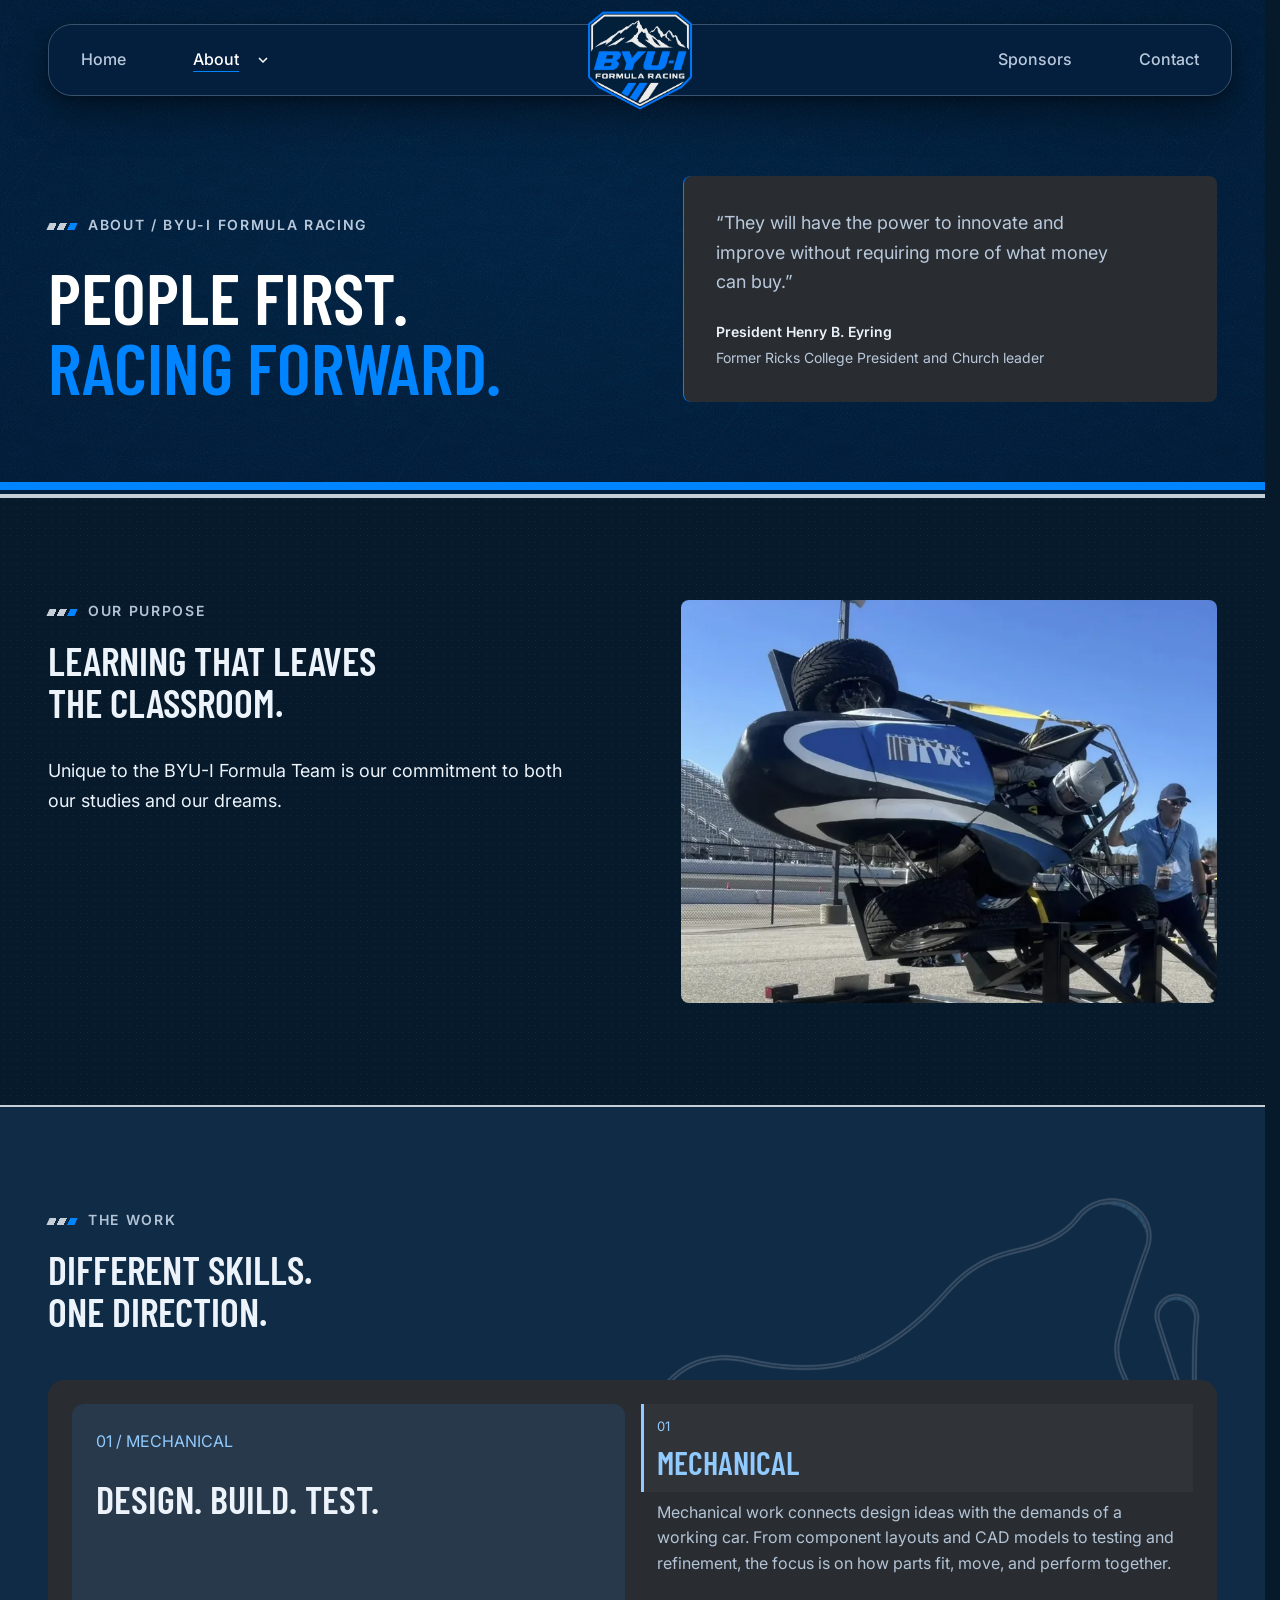
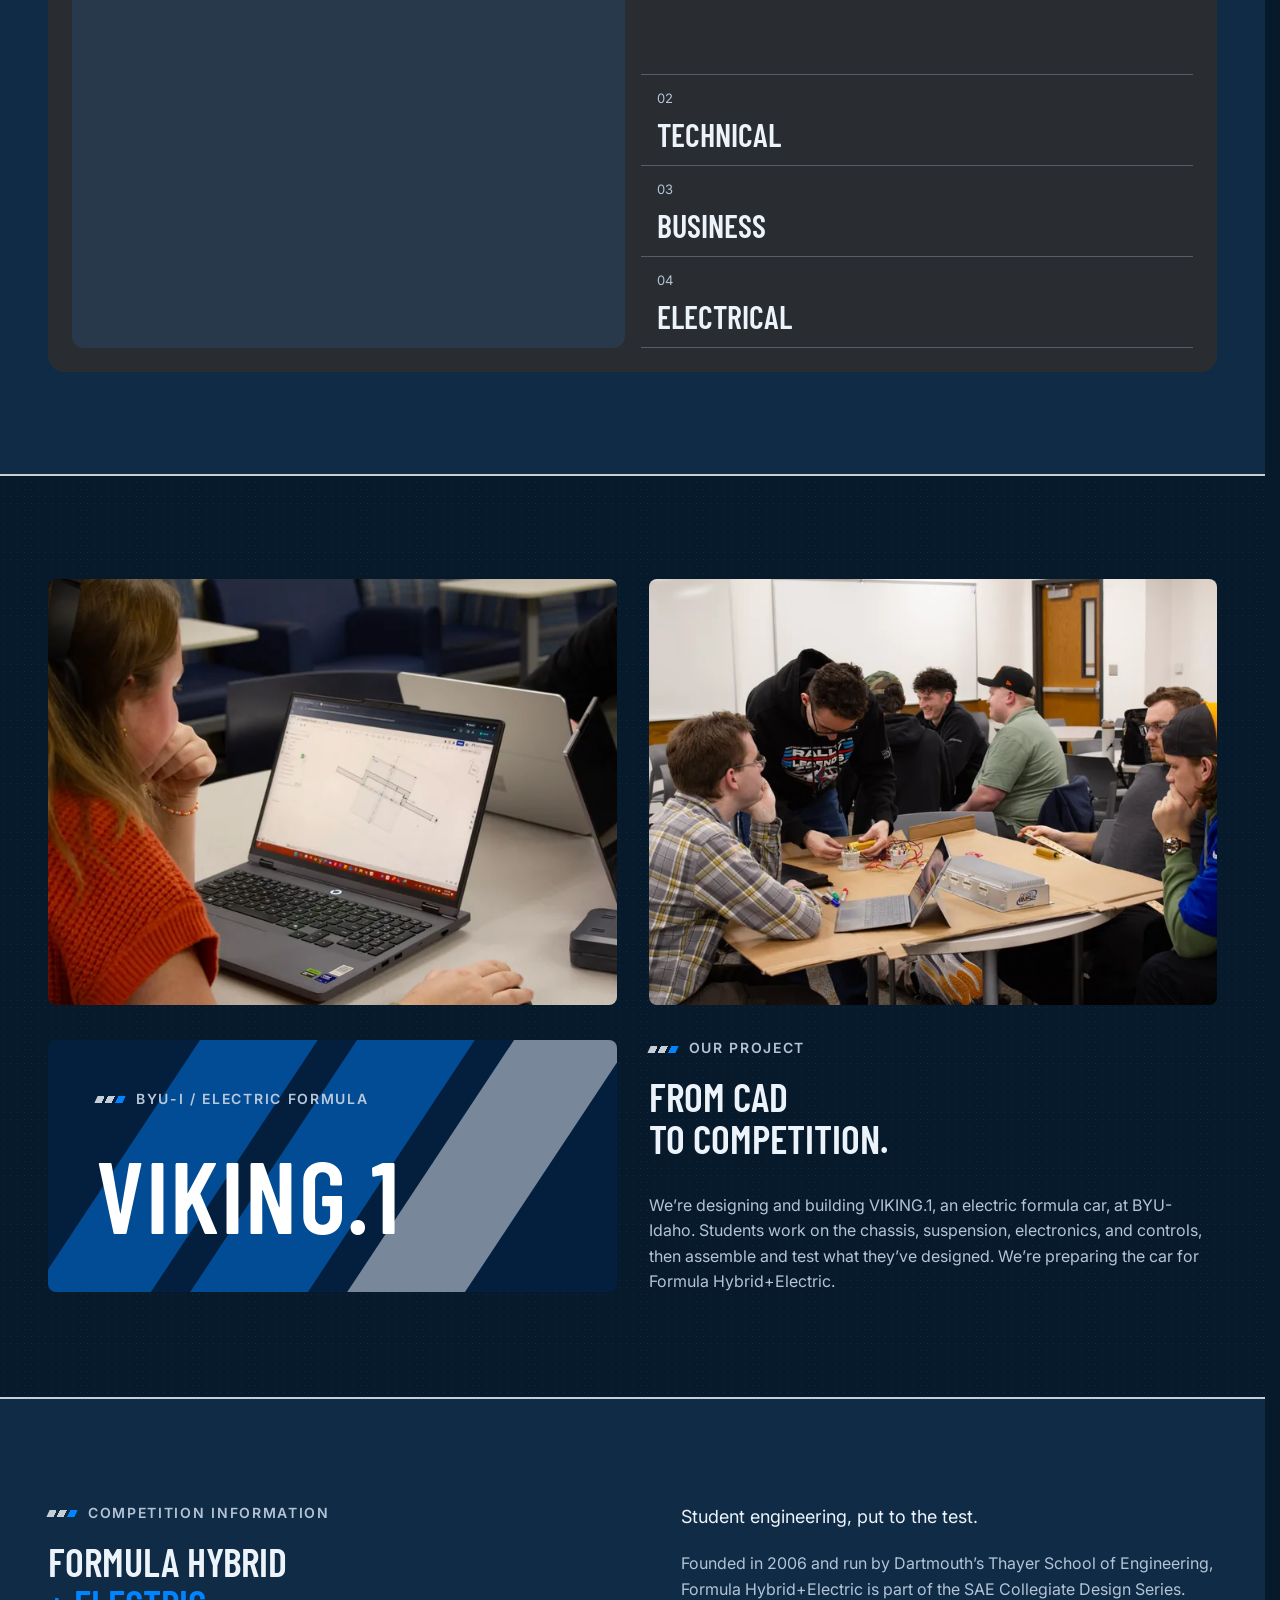
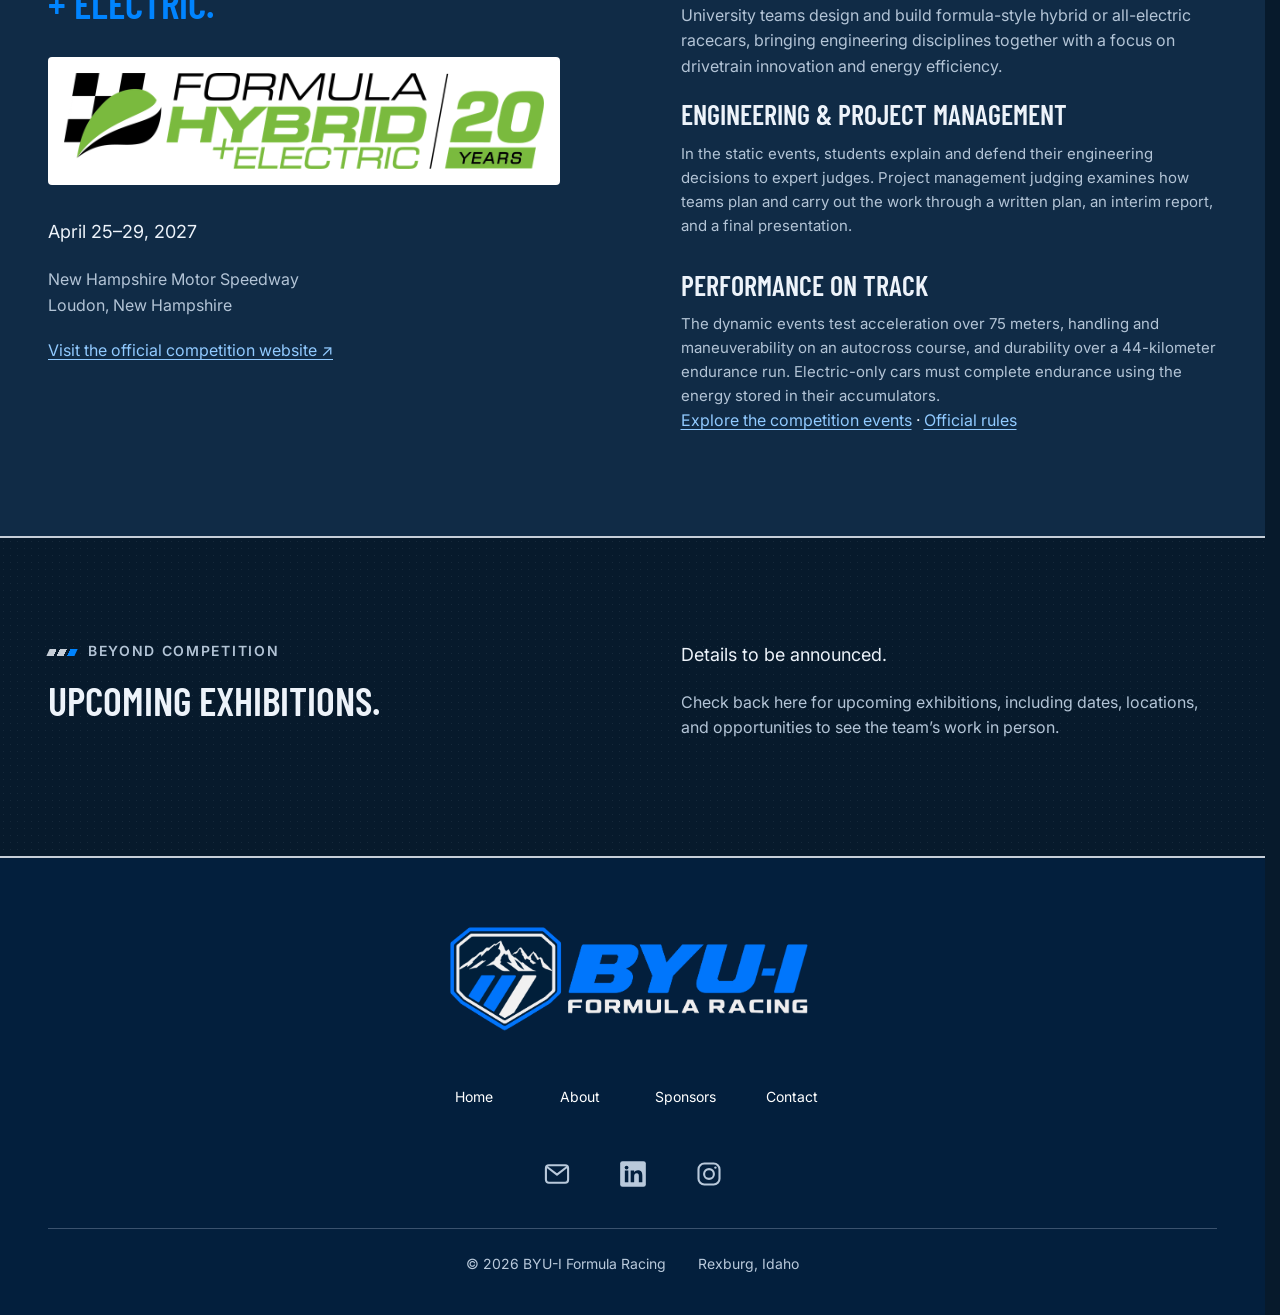
==== commit 515750f8: "Optimize responsive photos and refresh hero and branding" ====
--- a/about/index.html
+++ b/about/index.html
@@ -51,7 +51,7 @@
           <p class="lead">Unique to the BYU-I Formula Team is our commitment to both our studies and our dreams.</p>
         </div>
         <figure class="photo-figure">
-          <img class="team-photo" src="../assets/images/about/formula-car-tilt-test.webp" alt="A blue and white formula car tilted on a test platform with a helmeted driver strapped in" width="1375" height="1441" loading="lazy" decoding="async">
+          <img class="team-photo" src="../assets/images/about/optimized/formula-car-tilt-test-1375.webp" srcset="../assets/images/about/optimized/formula-car-tilt-test-480.webp 480w, ../assets/images/about/optimized/formula-car-tilt-test-800.webp 800w, ../assets/images/about/optimized/formula-car-tilt-test-1200.webp 1200w, ../assets/images/about/optimized/formula-car-tilt-test-1375.webp 1375w" sizes="auto, (max-width: 767px) calc(100vw - 2.5rem), (max-width: 1023px) calc(50vw - 2.5rem), (max-width: 1296px) calc(50vw - 4rem), 584px" alt="A blue and white formula car tilted on a test platform with a helmeted driver strapped in" width="1375" height="1441" loading="lazy" decoding="async">
         </figure>
       </div>
     </section>
@@ -86,7 +86,7 @@
             <div class="discipline-screen" id="mechanical-panel">
               <p class="discipline-label">01 / MECHANICAL</p>
               <h3>DESIGN. BUILD. TEST.</h3>
-              <img class="team-photo" src="../assets/images/about/mechanical-design-team.png" alt="Four students working together on laptops and a tablet around a classroom table" width="2602" height="1432" loading="lazy" decoding="async">
+              <img class="team-photo" src="../assets/images/about/optimized/mechanical-design-team-1600.webp" srcset="../assets/images/about/optimized/mechanical-design-team-480.webp 480w, ../assets/images/about/optimized/mechanical-design-team-800.webp 800w, ../assets/images/about/optimized/mechanical-design-team-1200.webp 1200w, ../assets/images/about/optimized/mechanical-design-team-1600.webp 1600w" sizes="auto, (max-width: 767px) calc(100vw - 2.5rem), (max-width: 1023px) calc(100vw - 3rem), (max-width: 1296px) calc(100vw - 6rem), 1200px" alt="Four students working together on laptops and a tablet around a classroom table" width="1600" height="881" loading="lazy" decoding="async">
             </div>
             <p class="discipline-copy">Mechanical work connects design ideas with the demands of a working car. From component layouts and CAD models to testing and refinement, the focus is on how parts fit, move, and perform together.</p>
           </div>
@@ -94,7 +94,7 @@
             <div class="discipline-screen" id="technical-panel">
               <p class="discipline-label">02 / TECHNICAL</p>
               <h3>MAKE IDEAS REAL.</h3>
-              <img class="team-photo" src="../assets/images/about/chassis-welding.png" alt="A student welding a formula-car chassis in the workshop as sparks fly from the frame" width="2739" height="1386" loading="lazy" decoding="async">
+              <img class="team-photo" src="../assets/images/about/optimized/chassis-welding-1600.webp" srcset="../assets/images/about/optimized/chassis-welding-480.webp 480w, ../assets/images/about/optimized/chassis-welding-800.webp 800w, ../assets/images/about/optimized/chassis-welding-1200.webp 1200w, ../assets/images/about/optimized/chassis-welding-1600.webp 1600w" sizes="auto, (max-width: 767px) calc(100vw - 2.5rem), (max-width: 1023px) calc(100vw - 3rem), (max-width: 1296px) calc(100vw - 6rem), 1200px" alt="A student welding a formula-car chassis in the workshop as sparks fly from the frame" width="1600" height="810" loading="lazy" decoding="async">
             </div>
             <p class="discipline-copy">Technical work turns drawings and plans into physical systems. Fabrication, assembly, and careful inspection bring the build together, with attention to safe workshop practices, clear procedures, and the details that make parts work as intended.</p>
           </div>
@@ -102,7 +102,7 @@
             <div class="discipline-screen" id="business-panel">
               <p class="discipline-label">03 / BUSINESS</p>
               <h3>PLAN. CONNECT. GROW.</h3>
-              <img class="team-photo" src="../assets/images/about/business-laptop-blurred.png" alt="Two students reviewing a laptop together in the workshop" width="1531" height="1027" loading="lazy" decoding="async">
+              <img class="team-photo" src="../assets/images/about/optimized/business-laptop-blurred-1531.webp" srcset="../assets/images/about/optimized/business-laptop-blurred-480.webp 480w, ../assets/images/about/optimized/business-laptop-blurred-800.webp 800w, ../assets/images/about/optimized/business-laptop-blurred-1200.webp 1200w, ../assets/images/about/optimized/business-laptop-blurred-1531.webp 1531w" sizes="auto, (max-width: 767px) calc(100vw - 2.5rem), (max-width: 1023px) calc(100vw - 3rem), (max-width: 1296px) calc(100vw - 6rem), 1200px" alt="Two students reviewing a laptop together in the workshop" width="1531" height="1027" loading="lazy" decoding="async">
             </div>
             <p class="discipline-copy">Business work keeps the project organised and connected. Planning, documentation, outreach, and in-kind partnerships help coordinate the people and resources behind the build while sharing the team’s work with the wider community.</p>
           </div>
@@ -110,27 +110,23 @@
             <div class="discipline-screen" id="electrical-panel">
               <p class="discipline-label">04 / ELECTRICAL</p>
               <h3>POWER THE PROJECT.</h3>
-              <img class="team-photo" src="../assets/images/about/electrical-workbench.png" alt="Three students examining wiring and electrical components on a worktable" width="1039" height="723" loading="lazy" decoding="async">
+              <img class="team-photo" src="../assets/images/about/optimized/electrical-workbench-1039.webp" srcset="../assets/images/about/optimized/electrical-workbench-480.webp 480w, ../assets/images/about/optimized/electrical-workbench-800.webp 800w, ../assets/images/about/optimized/electrical-workbench-1039.webp 1039w" sizes="auto, (max-width: 767px) calc(100vw - 2.5rem), (max-width: 1023px) calc(100vw - 3rem), (max-width: 1296px) calc(100vw - 6rem), 1200px" alt="Three students examining wiring and electrical components on a worktable" width="1039" height="723" loading="lazy" decoding="async">
             </div>
             <p class="discipline-copy">Electrical work connects power, wiring, sensing, and control. Understanding how low- and high-voltage systems interact helps guide thoughtful integration, troubleshooting, and testing, with careful attention to safety and communication across the team.</p>
           </div>
           <p class="sr-only" data-discipline-status role="status"></p>
         </div>
-      </div>
-    </section>
-    <section class="section photo-section" aria-label="Engineering in focus">
-      <div class="container photo-grid">
-        <figure class="photo-figure" data-photo="fabrication">
-          <img class="team-photo" src="../assets/images/about/student-cad-design.png" alt="A student working on a CAD drawing on a laptop" width="2773" height="1843" loading="lazy" decoding="async">
-        </figure>
-        <figure class="photo-figure" data-photo="controls">
-          <img class="team-photo" src="../assets/images/about/students-reviewing-textbook.png" alt="Three students reviewing an open textbook together at a worktable" width="2752" height="1825" loading="lazy" decoding="async">
-        </figure>
       </div>
     </section>
     <!-- ABOUT 03 / PROJECT. Add confirmed milestones or measured data later. -->
     <section class="section" id="our-project" aria-labelledby="project-heading">
-      <div class="container car-grid">
+      <div class="container photo-grid project-grid">
+        <figure class="photo-figure" data-photo="fabrication">
+          <img class="team-photo" src="../assets/images/about/optimized/student-cad-design-1600.webp" srcset="../assets/images/about/optimized/student-cad-design-480.webp 480w, ../assets/images/about/optimized/student-cad-design-800.webp 800w, ../assets/images/about/optimized/student-cad-design-1200.webp 1200w, ../assets/images/about/optimized/student-cad-design-1600.webp 1600w" sizes="auto, (max-width: 767px) calc(100vw - 2.5rem), (max-width: 1023px) calc(50vw - 2.5rem), (max-width: 1296px) calc(50vw - 4rem), 584px" alt="A student working on a CAD drawing on a laptop" width="1600" height="1063" loading="lazy" decoding="async">
+        </figure>
+        <figure class="photo-figure" data-photo="controls">
+          <img class="team-photo" src="../assets/images/about/optimized/students-reviewing-textbook-1600.webp" srcset="../assets/images/about/optimized/students-reviewing-textbook-480.webp 480w, ../assets/images/about/optimized/students-reviewing-textbook-800.webp 800w, ../assets/images/about/optimized/students-reviewing-textbook-1200.webp 1200w, ../assets/images/about/optimized/students-reviewing-textbook-1600.webp 1600w" sizes="auto, (max-width: 767px) calc(100vw - 2.5rem), (max-width: 1023px) calc(50vw - 2.5rem), (max-width: 1296px) calc(50vw - 4rem), 584px" alt="Three students reviewing an open textbook together at a worktable" width="1600" height="1061" loading="lazy" decoding="async">
+        </figure>
         <div class="model-panel">
           <span class="eyebrow">BYU-I / Electric formula</span>
           <span class="model-name">VIKING.1</span>
--- a/assets/css/site.css
+++ b/assets/css/site.css
@@ -127,12 +127,12 @@
 .hero h1, .hero h2, .hero h3 { color: white; }
 /* Straight page dividers use the same stripe widths as the homepage diagonal. */
 .hero::after { content: ""; position: absolute; bottom: 0; right: 0; width: 100%; height: 1rem; background: linear-gradient(to bottom, var(--brand-blue) 0 .5rem, var(--brand-navy) .5rem .75rem, var(--racing-silver) .75rem); pointer-events: none; }
-.home-hero { padding-bottom: max(11rem, calc(9vw + 7rem)); border-bottom: 0; }
-.home-hero::before { content: ""; position: absolute; inset: 0; background-image: linear-gradient(90deg, #031f3de6 0%, #031f3db3 35%, #031f3d66 60%, #031f3d1a 100%), url("../images/home/team-hero.jpeg"); background-size: cover; background-position: center 35%; pointer-events: none; }
+.home-hero { padding-bottom: max(11rem, calc(9vw + 7rem)); border-bottom: 0; min-height: calc(var(--header-offset) + 28vw + 9rem); }
+.home-hero::before { content: ""; position: absolute; inset: 0; background-image: linear-gradient(90deg, #031f3de6 0%, #031f3db3 35%, #031f3d66 60%, #031f3d1a 100%), url("../images/home/byui-formula-team-hero.webp"); background-size: 100% 100%, cover; background-position: center, center 42%; background-repeat: no-repeat; pointer-events: none; }
 /* Draw the diagonal directly with one-pixel transitions to soften its edges. */
 .home-hero::after {
   width: 100%; height: calc(9vw + 1.5rem); bottom: 0;
-  background: linear-gradient(175deg,
+  background: linear-gradient(var(--home-divider-angle, 175deg),
     transparent calc(50% - .5rem - 1px), var(--brand-blue) calc(50% - .5rem),
     var(--brand-blue) calc(50% - 1px), var(--brand-navy) 50%,
     var(--brand-navy) calc(50% + .25rem - 1px), var(--racing-silver) calc(50% + .25rem),
@@ -279,6 +279,9 @@
 
 /* Photo slots keep their proportions when configured images replace placeholders. */
 .photo-grid { display: grid; grid-template-columns: 1fr 1fr; gap: 2rem; }
+.project-grid { align-items: center; }
+.project-grid > * { min-width: 0; }
+.project-grid .model-panel { display: flex; flex-direction: column; justify-content: center; }
 .photo-stack { display: grid; }
 .photo-section + .section { padding-top: 0; }
 .photo-section .photo-placeholder { display: flex; align-items: center; justify-content: center; text-align: center; border: 1px solid #476580; background: linear-gradient(135deg, #ffffff05, transparent 65%), var(--brand-navy); }
@@ -366,9 +369,22 @@
 .footer-bottom p { margin-bottom: 0; }
 
 /* 07 / Tablet and phone layouts */
-/* Stop ultrawide screens enlarging the photo until faces leave the hero. */
+/* Let the homepage fill wide screens while keeping the group in the crop. */
 @media (min-width: 100rem) {
-  .home-hero::before { max-width: 100rem; margin-inline: auto; mask-image: linear-gradient(90deg, transparent, #000 6%, #000 94%, transparent); }
+  .home-hero {
+    --home-divider-angle: 177deg;
+    min-height: max(clamp(44rem, 33.333vw, 80rem), calc(var(--header-offset) + 28vw + 9rem));
+    padding-top: clamp(11rem, 8.5vw, 21rem);
+    padding-bottom: clamp(6rem, 4.5vw, 12rem);
+  }
+  .home-hero > .container { width: 90%; }
+  .home-hero .hero-copy { max-width: 78rem; }
+  .home-hero .hero-copy h1 { font-size: clamp(5rem, 3.6vw, 8rem); line-height: 1.02; }
+  .home-hero::before {
+    background-image: linear-gradient(90deg, #031f3df2 0%, #031f3dcc 24%, #031f3d66 48%, #031f3d1a 75%, #031f3d33 100%), url("../images/home/byui-formula-team-hero.webp");
+    background-position: center, center 42%;
+  }
+  .home-hero::after { height: clamp(6rem, 6vw, 15rem); }
 }
 @media (max-width: 1023px) {
   .hero { padding-top: 10rem; }
@@ -389,7 +405,7 @@
   .menu-top { padding-bottom: .5rem; }
   .section { padding-block: 4rem; }
   .hero { padding-top: 9rem; }
-  .home-hero::before { background-image: linear-gradient(90deg, #031f3db3, #031f3d73), url("../images/home/team-hero.jpeg"); background-position: 60% center; }
+  .home-hero::before { background-image: linear-gradient(90deg, #031f3db3, #031f3d73), url("../images/home/byui-formula-team-hero.webp"); background-position: center, 60% 42%; }
   .hero-grid { grid-template-columns: 1fr; gap: 3rem; padding-bottom: 2rem; }
   .hero-copy .lead { max-width: 42ch; }
   .hero-copy h1 { font-size: clamp(3rem, 10vw, 4.5rem); }
